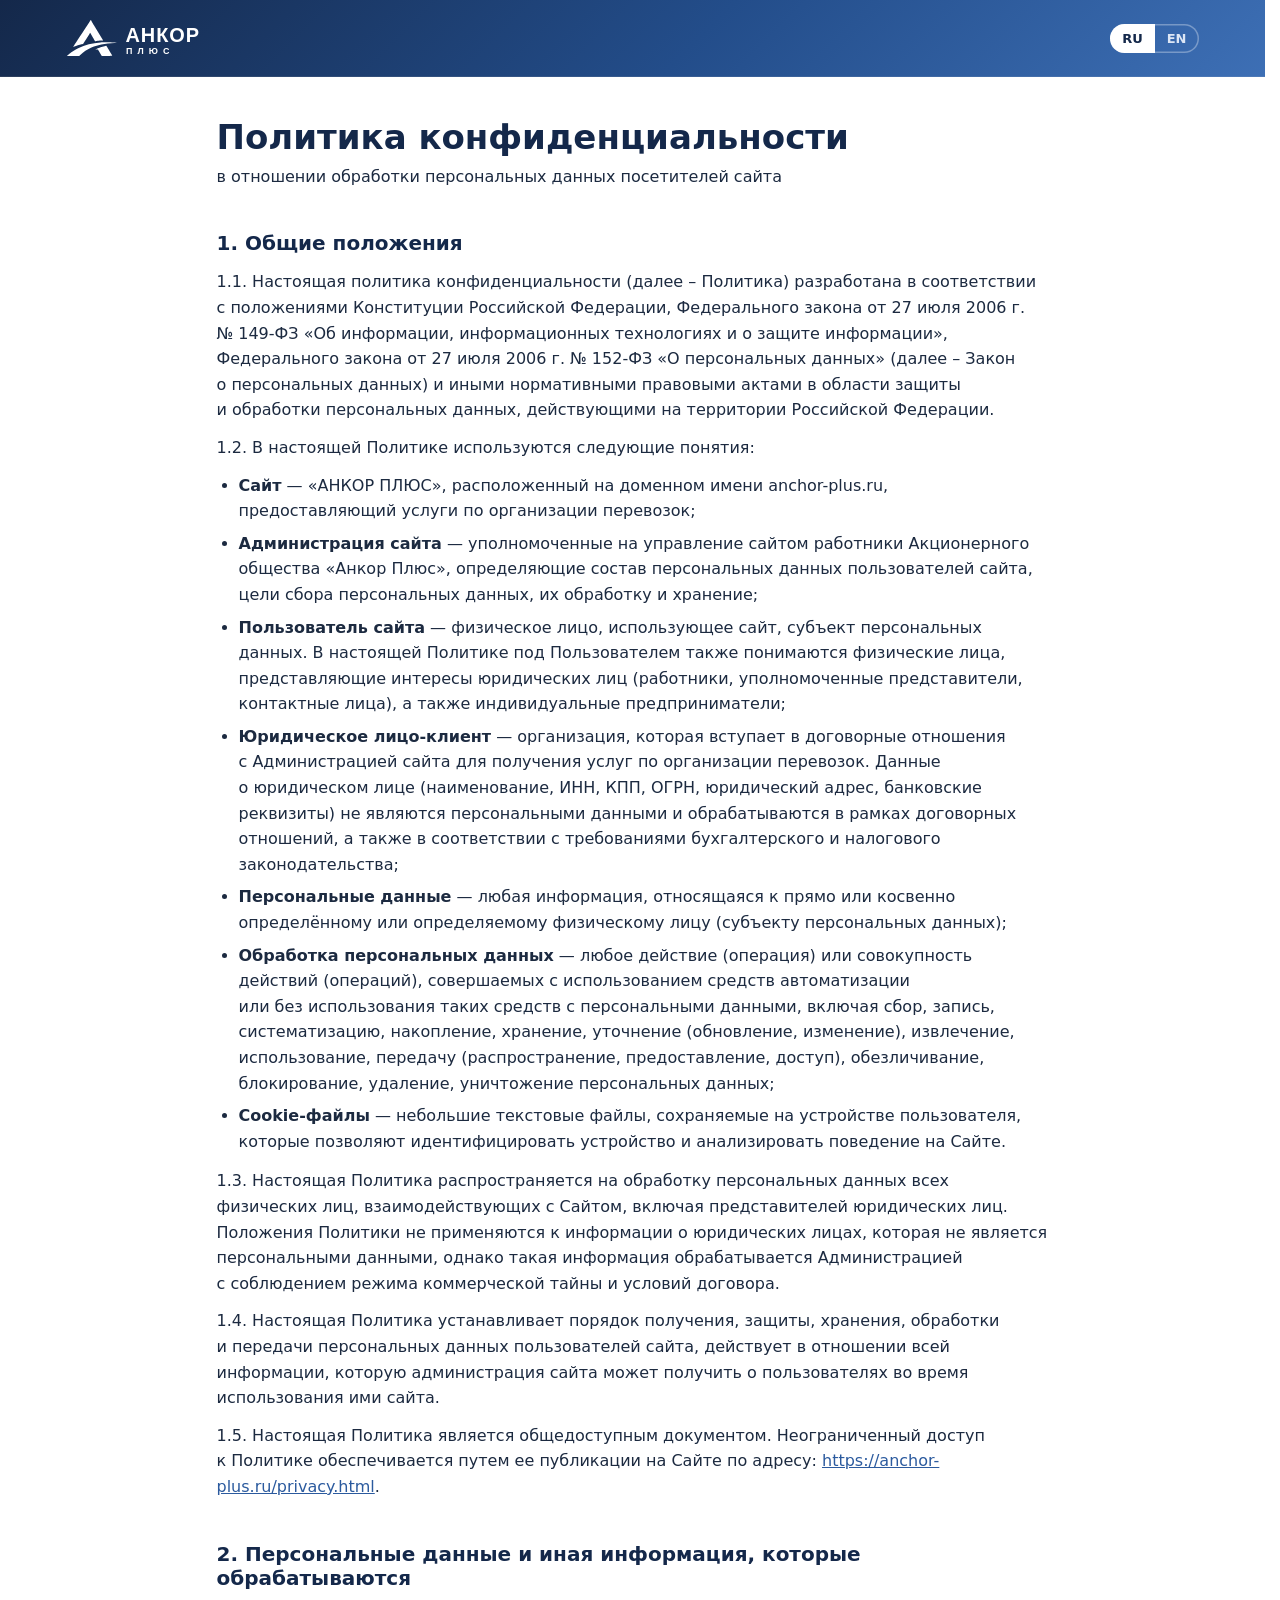
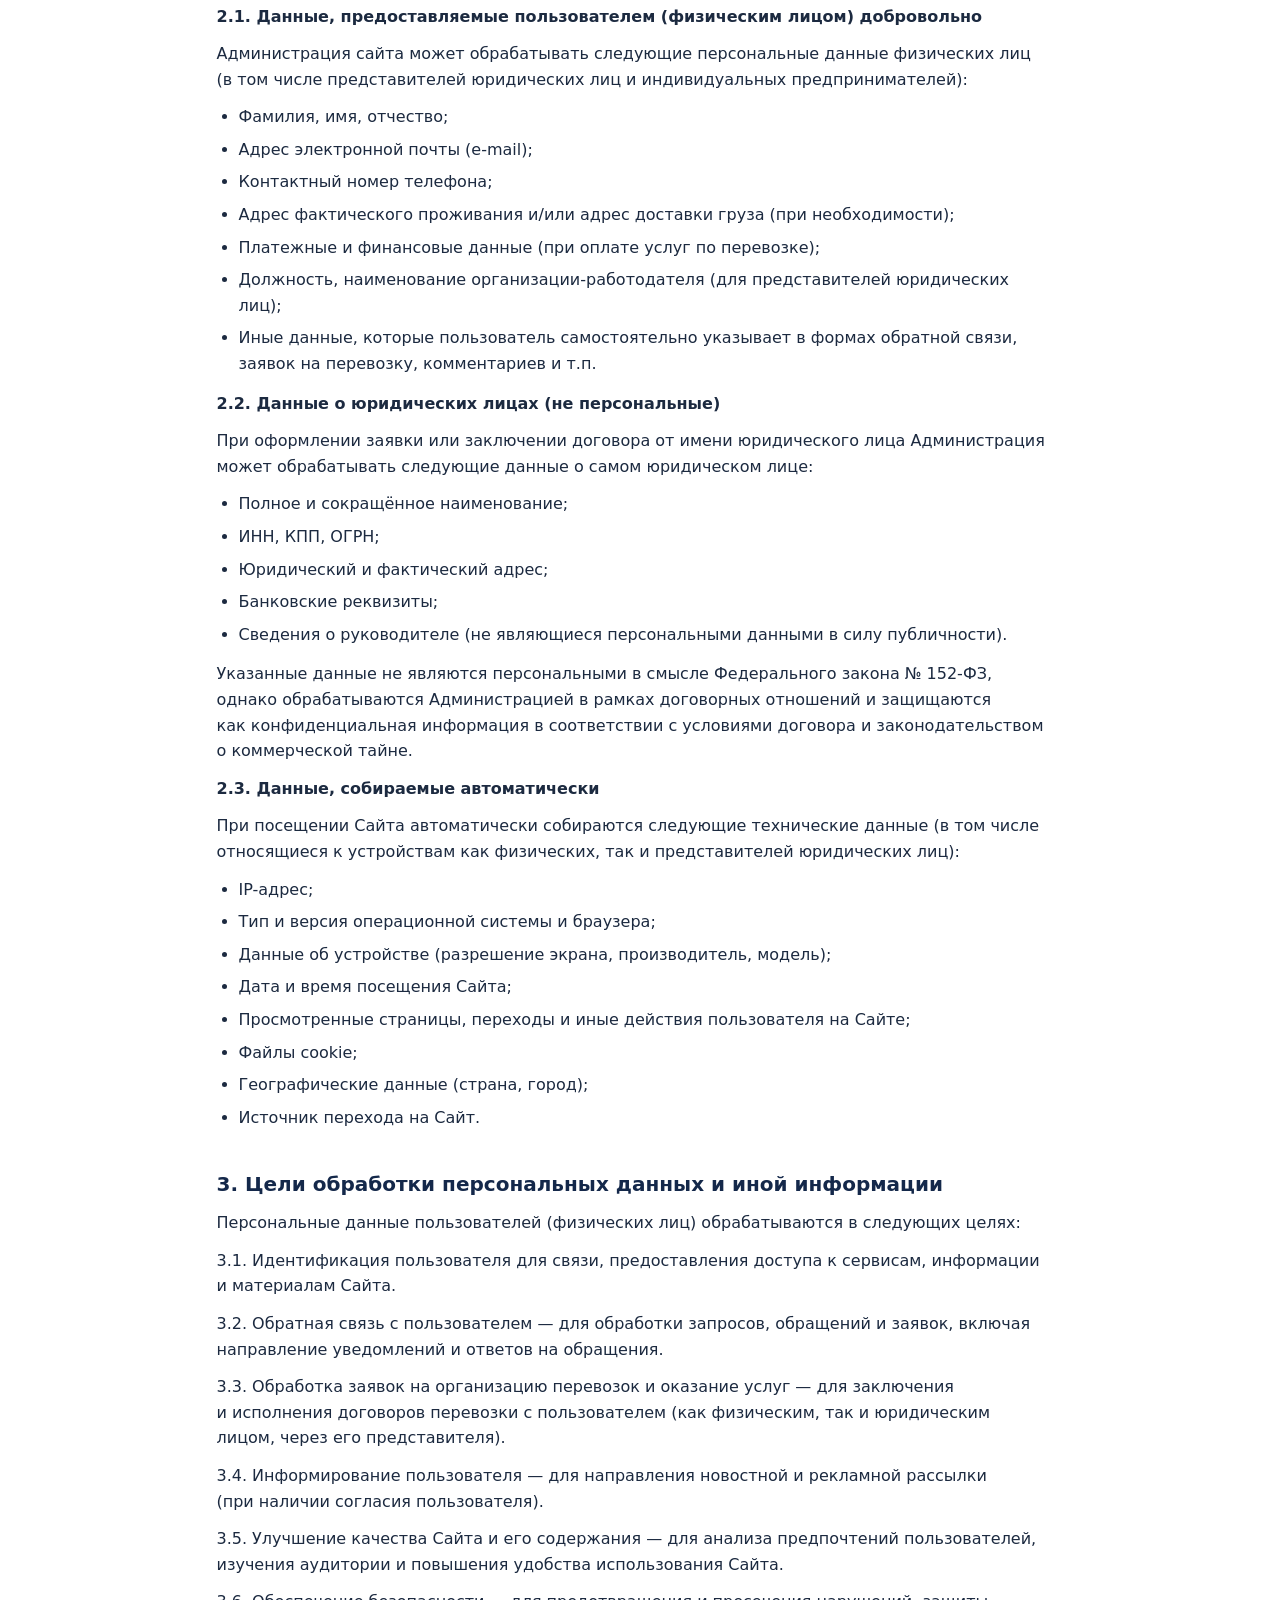
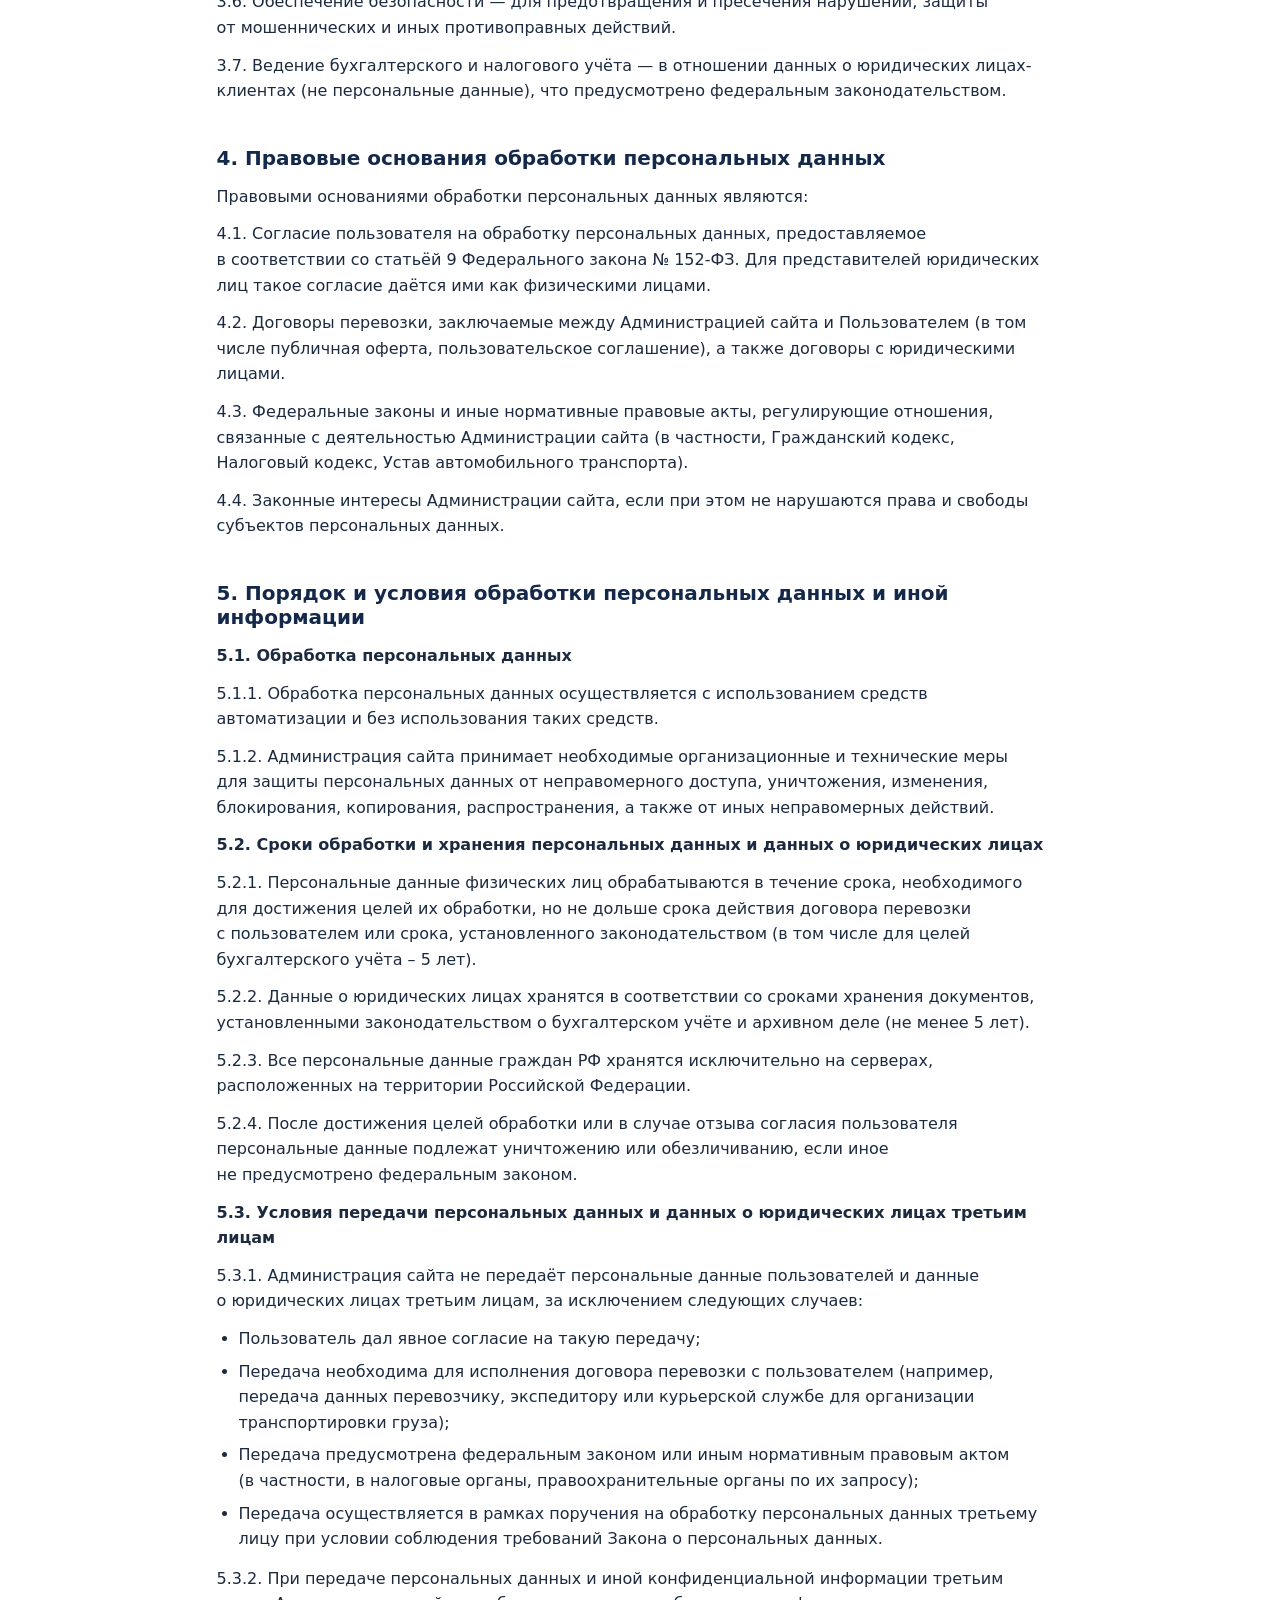
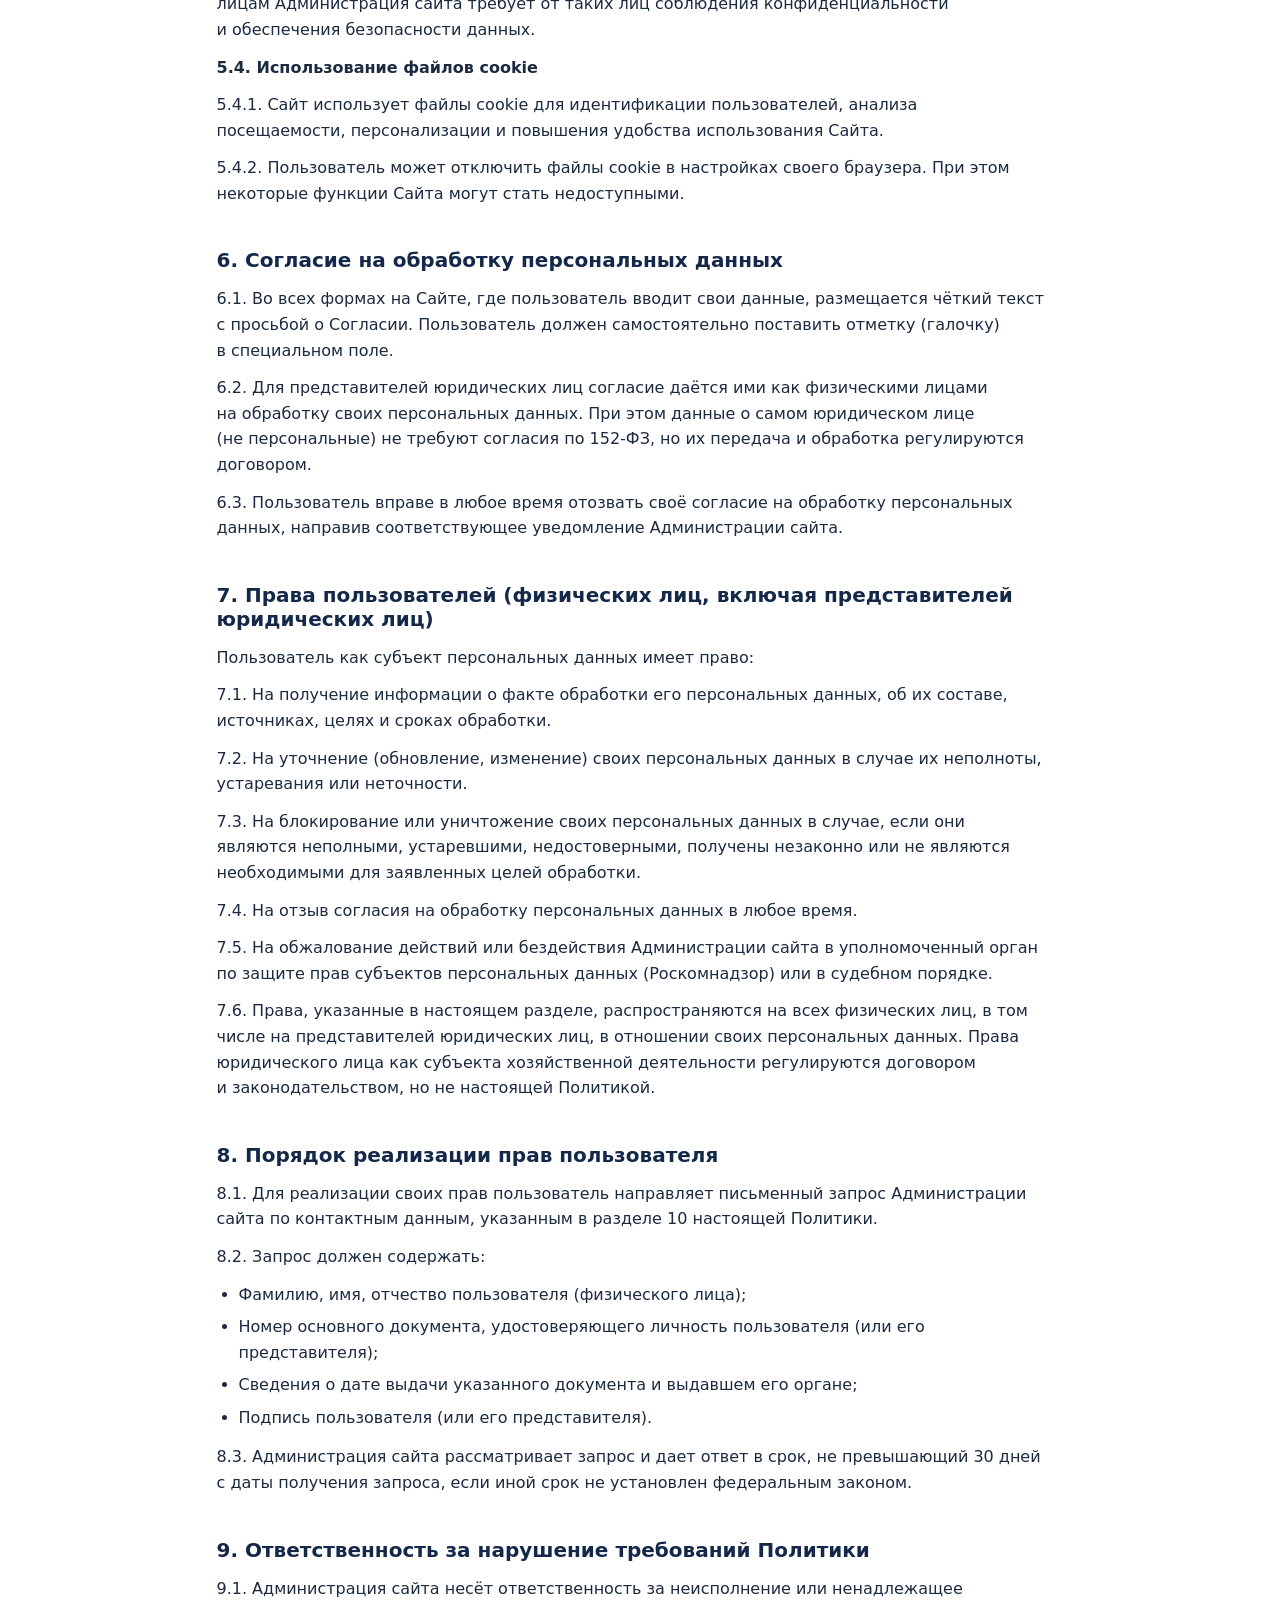
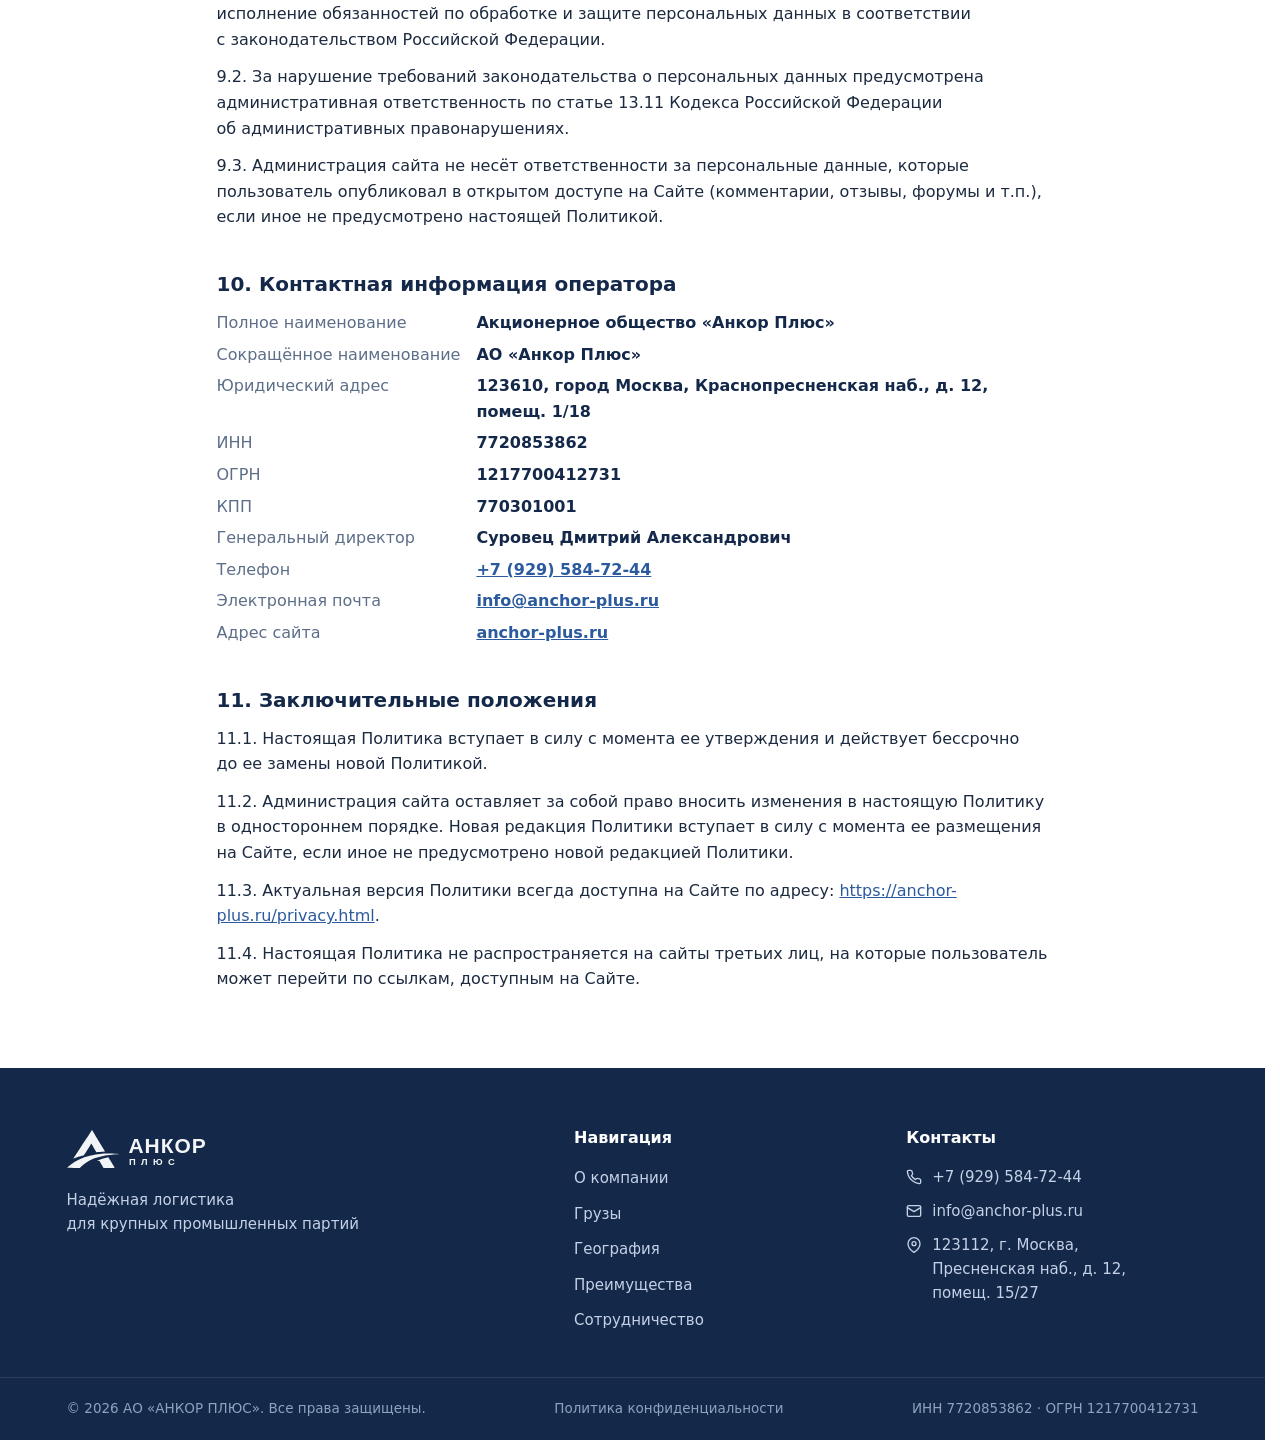
==== privacy.html @ 3cac8203 "Добавила политику конфиденциальности" ====
<!DOCTYPE html>
<html lang="ru">
<head>
  <meta charset="UTF-8">
  <meta name="viewport" content="width=device-width, initial-scale=1.0">
  <title data-i18n="privacy.docTitle">Политика конфиденциальности — АНКОР ПЛЮС</title>
  <meta name="description" content="Политика конфиденциальности АО «Анкор Плюс» в отношении обработки персональных данных посетителей сайта (152-ФЗ).">
  <meta name="robots" content="index, follow">
  <link rel="icon" href="img/favicon.svg?v=2" type="image/svg+xml">
  <link rel="stylesheet" href="css/style.css?v=36">
  <style>
    /* --- Страница правового документа: типографика и поля --- */
    .legal-header {
      background: var(--grad-brand);
      border-bottom: 1px solid rgba(255,255,255,.1);
    }
    .legal-header__inner {
      display: flex; align-items: center; justify-content: space-between; gap: 20px;
      min-height: var(--header-h); padding: 14px var(--container-pad);
    }
    .legal-header__logo { height: 40px; width: auto; filter: brightness(0) invert(1); }

    /* Переключатель языка в тёмной шапке (тот же компонент, что на главной) */
    .legal-header .lang-switch { margin-left: 0; box-shadow: inset 0 0 0 1.5px rgba(255,255,255,.32); }
    .legal-header .lang-switch__btn { color: #dce6f5; }
    .legal-header .lang-switch__btn.is-active { background: #fff; color: var(--c-navy); }

    /* Переключение языковых версий документа по html[lang] (его выставляет i18n.js) */
    .legal-lang--en { display: none; }
    html[lang="en"] .legal-lang--ru { display: none; }
    html[lang="en"] .legal-lang--en { display: block; }

    .legal { padding: 40px 0 64px; }
    .legal__container { max-width: 880px; }
    .legal__title { font-size: clamp(24px, 4vw, 34px); margin-bottom: 6px; }
    .legal__subtitle { color: var(--c-muted); font-size: 16px; margin-bottom: 28px; }

    .legal h2 {
      font-size: 20px; color: var(--c-navy);
      margin: 34px 0 14px; padding-top: 8px;
    }
    .legal p { margin: 0 0 12px; color: var(--c-text); }
    .legal ul { list-style: disc; padding-left: 22px; margin: 0 0 14px; }
    .legal ul li { margin: 0 0 7px; color: var(--c-text); }
    .legal a { color: var(--c-blue); text-decoration: underline; }
    .legal a:hover { color: var(--c-navy); }
    .legal dl { display: grid; grid-template-columns: max-content 1fr; gap: 6px 16px; margin: 4px 0 0; }
    .legal dt { color: var(--c-muted); }
    .legal dd { margin: 0; color: var(--c-navy); font-weight: 600; }
    @media (max-width: 560px) {
      .legal dl { grid-template-columns: 1fr; gap: 2px; }
      .legal dt { margin-top: 8px; }
    }
  </style>
</head>
<body>

  <!-- SVG-спрайт: иконки контактов в футере -->
  <svg aria-hidden="true" style="position:absolute;width:0;height:0;overflow:hidden">
    <symbol id="i-phone" viewBox="0 0 24 24" fill="none" stroke="currentColor" stroke-width="2" stroke-linecap="round" stroke-linejoin="round">
      <path d="M22 16.9v3a2 2 0 0 1-2.2 2 19.8 19.8 0 0 1-8.6-3.1 19.5 19.5 0 0 1-6-6A19.8 19.8 0 0 1 2.1 4.2 2 2 0 0 1 4.1 2h3a2 2 0 0 1 2 1.7c.1 1 .4 1.9.7 2.8a2 2 0 0 1-.5 2.1L8.1 9.9a16 16 0 0 0 6 6l1.3-1.3a2 2 0 0 1 2.1-.4c.9.3 1.8.6 2.8.7a2 2 0 0 1 1.7 2z"/>
    </symbol>
    <symbol id="i-mail" viewBox="0 0 24 24" fill="none" stroke="currentColor" stroke-width="2" stroke-linecap="round" stroke-linejoin="round">
      <rect x="2" y="4" width="20" height="16" rx="2"/><path d="M2 7l10 6 10-6"/>
    </symbol>
    <symbol id="i-pin" viewBox="0 0 24 24" fill="none" stroke="currentColor" stroke-width="2" stroke-linecap="round" stroke-linejoin="round">
      <path d="M21 10c0 7-9 13-9 13s-9-6-9-13a9 9 0 0 1 18 0z"/><circle cx="12" cy="10" r="3"/>
    </symbol>
    <symbol id="i-arrow-up" viewBox="0 0 24 24" fill="none" stroke="currentColor" stroke-width="2" stroke-linecap="round" stroke-linejoin="round"><path d="M12 19V5M6 11l6-6 6 6"/></symbol>
  </svg>

  <header class="legal-header">
    <div class="container legal-header__inner">
      <a href="index.html" aria-label="АНКОР ПЛЮС — на главную" data-i18n-aria-label="brand.name">
        <img src="img/logo.svg" data-i18n-src="logo.src" alt="АНКОР ПЛЮС" data-i18n-alt="brand.name" class="legal-header__logo" width="200" height="54">
      </a>

      <div class="lang-switch" role="group" aria-label="Язык / Language">
        <button type="button" class="lang-switch__btn is-active" data-lang="ru">RU</button>
        <button type="button" class="lang-switch__btn" data-lang="en">EN</button>
      </div>
    </div>
  </header>

  <main class="legal">
    <div class="container legal__container">

      <!-- ====================== РУССКАЯ ВЕРСИЯ ====================== -->
      <div class="legal-lang legal-lang--ru">
      <h1 class="legal__title">Политика конфиденциальности</h1>
      <p class="legal__subtitle">в&nbsp;отношении обработки персональных данных посетителей сайта</p>

      <h2>1. Общие положения</h2>
      <p>1.1. Настоящая политика конфиденциальности (далее&nbsp;– Политика) разработана в&nbsp;соответствии с&nbsp;положениями Конституции Российской Федерации, Федерального закона от&nbsp;27&nbsp;июля 2006&nbsp;г. №&nbsp;149-ФЗ «Об&nbsp;информации, информационных технологиях и&nbsp;о&nbsp;защите информации», Федерального закона от&nbsp;27&nbsp;июля 2006&nbsp;г. №&nbsp;152-ФЗ «О&nbsp;персональных данных» (далее&nbsp;– Закон о&nbsp;персональных данных) и&nbsp;иными нормативными правовыми актами в&nbsp;области защиты и&nbsp;обработки персональных данных, действующими на&nbsp;территории Российской Федерации.</p>
      <p>1.2. В&nbsp;настоящей Политике используются следующие понятия:</p>
      <ul>
        <li><strong>Сайт</strong> — «АНКОР ПЛЮС», расположенный на&nbsp;доменном имени anchor-plus.ru, предоставляющий услуги по&nbsp;организации перевозок;</li>
        <li><strong>Администрация сайта</strong> — уполномоченные на&nbsp;управление сайтом работники Акционерного общества «Анкор Плюс», определяющие состав персональных данных пользователей сайта, цели сбора персональных данных, их&nbsp;обработку и&nbsp;хранение;</li>
        <li><strong>Пользователь сайта</strong> — физическое лицо, использующее сайт, субъект персональных данных. В&nbsp;настоящей Политике под&nbsp;Пользователем также понимаются физические лица, представляющие интересы юридических лиц (работники, уполномоченные представители, контактные лица), а&nbsp;также индивидуальные предприниматели;</li>
        <li><strong>Юридическое лицо-клиент</strong> — организация, которая вступает в&nbsp;договорные отношения с&nbsp;Администрацией сайта для&nbsp;получения услуг по&nbsp;организации перевозок. Данные о&nbsp;юридическом лице (наименование, ИНН, КПП, ОГРН, юридический адрес, банковские реквизиты) не&nbsp;являются персональными данными и&nbsp;обрабатываются в&nbsp;рамках договорных отношений, а&nbsp;также в&nbsp;соответствии с&nbsp;требованиями бухгалтерского и&nbsp;налогового законодательства;</li>
        <li><strong>Персональные данные</strong> — любая информация, относящаяся к&nbsp;прямо или&nbsp;косвенно определённому или&nbsp;определяемому физическому лицу (субъекту персональных данных);</li>
        <li><strong>Обработка персональных данных</strong> — любое действие (операция) или&nbsp;совокупность действий (операций), совершаемых с&nbsp;использованием средств автоматизации или&nbsp;без&nbsp;использования таких средств с&nbsp;персональными данными, включая сбор, запись, систематизацию, накопление, хранение, уточнение (обновление, изменение), извлечение, использование, передачу (распространение, предоставление, доступ), обезличивание, блокирование, удаление, уничтожение персональных данных;</li>
        <li><strong>Cookie-файлы</strong> — небольшие текстовые файлы, сохраняемые на&nbsp;устройстве пользователя, которые позволяют идентифицировать устройство и&nbsp;анализировать поведение на&nbsp;Сайте.</li>
      </ul>
      <p>1.3. Настоящая Политика распространяется на&nbsp;обработку персональных данных всех физических лиц, взаимодействующих с&nbsp;Сайтом, включая представителей юридических лиц. Положения Политики не&nbsp;применяются к&nbsp;информации о&nbsp;юридических лицах, которая не&nbsp;является персональными данными, однако такая информация обрабатывается Администрацией с&nbsp;соблюдением режима коммерческой тайны и&nbsp;условий договора.</p>
      <p>1.4. Настоящая Политика устанавливает порядок получения, защиты, хранения, обработки и&nbsp;передачи персональных данных пользователей сайта, действует в&nbsp;отношении всей информации, которую администрация сайта может получить о&nbsp;пользователях во&nbsp;время использования ими сайта.</p>
      <p>1.5. Настоящая Политика является общедоступным документом. Неограниченный доступ к&nbsp;Политике обеспечивается путем ее&nbsp;публикации на&nbsp;Сайте по&nbsp;адресу: <a href="https://anchor-plus.ru/privacy.html">https://anchor-plus.ru/privacy.html</a>.</p>

      <h2>2. Персональные данные и иная информация, которые обрабатываются</h2>
      <p><strong>2.1. Данные, предоставляемые пользователем (физическим лицом) добровольно</strong></p>
      <p>Администрация сайта может обрабатывать следующие персональные данные физических лиц (в&nbsp;том числе представителей юридических лиц и&nbsp;индивидуальных предпринимателей):</p>
      <ul>
        <li>Фамилия, имя, отчество;</li>
        <li>Адрес электронной почты (e-mail);</li>
        <li>Контактный номер телефона;</li>
        <li>Адрес фактического проживания и/или&nbsp;адрес доставки груза (при&nbsp;необходимости);</li>
        <li>Платежные и&nbsp;финансовые данные (при&nbsp;оплате услуг по&nbsp;перевозке);</li>
        <li>Должность, наименование организации-работодателя (для&nbsp;представителей юридических лиц);</li>
        <li>Иные данные, которые пользователь самостоятельно указывает в&nbsp;формах обратной связи, заявок на&nbsp;перевозку, комментариев и&nbsp;т.п.</li>
      </ul>
      <p><strong>2.2. Данные о юридических лицах (не персональные)</strong></p>
      <p>При&nbsp;оформлении заявки или&nbsp;заключении договора от&nbsp;имени юридического лица Администрация может обрабатывать следующие данные о&nbsp;самом юридическом лице:</p>
      <ul>
        <li>Полное и&nbsp;сокращённое наименование;</li>
        <li>ИНН, КПП, ОГРН;</li>
        <li>Юридический и&nbsp;фактический адрес;</li>
        <li>Банковские реквизиты;</li>
        <li>Сведения о&nbsp;руководителе (не&nbsp;являющиеся персональными данными в&nbsp;силу публичности).</li>
      </ul>
      <p>Указанные данные не&nbsp;являются персональными в&nbsp;смысле Федерального закона №&nbsp;152-ФЗ, однако обрабатываются Администрацией в&nbsp;рамках договорных отношений и&nbsp;защищаются как&nbsp;конфиденциальная информация в&nbsp;соответствии с&nbsp;условиями договора и&nbsp;законодательством о&nbsp;коммерческой тайне.</p>
      <p><strong>2.3. Данные, собираемые автоматически</strong></p>
      <p>При&nbsp;посещении Сайта автоматически собираются следующие технические данные (в&nbsp;том числе относящиеся к&nbsp;устройствам как&nbsp;физических, так&nbsp;и&nbsp;представителей юридических лиц):</p>
      <ul>
        <li>IP-адрес;</li>
        <li>Тип и&nbsp;версия операционной системы и&nbsp;браузера;</li>
        <li>Данные об&nbsp;устройстве (разрешение экрана, производитель, модель);</li>
        <li>Дата и&nbsp;время посещения Сайта;</li>
        <li>Просмотренные страницы, переходы и&nbsp;иные действия пользователя на&nbsp;Сайте;</li>
        <li>Файлы cookie;</li>
        <li>Географические данные (страна, город);</li>
        <li>Источник перехода на&nbsp;Сайт.</li>
      </ul>

      <h2>3. Цели обработки персональных данных и иной информации</h2>
      <p>Персональные данные пользователей (физических лиц) обрабатываются в&nbsp;следующих целях:</p>
      <p>3.1. Идентификация пользователя для&nbsp;связи, предоставления доступа к&nbsp;сервисам, информации и&nbsp;материалам Сайта.</p>
      <p>3.2. Обратная связь с&nbsp;пользователем — для&nbsp;обработки запросов, обращений и&nbsp;заявок, включая направление уведомлений и&nbsp;ответов на&nbsp;обращения.</p>
      <p>3.3. Обработка заявок на&nbsp;организацию перевозок и&nbsp;оказание услуг — для&nbsp;заключения и&nbsp;исполнения договоров перевозки с&nbsp;пользователем (как&nbsp;физическим, так&nbsp;и&nbsp;юридическим лицом, через его представителя).</p>
      <p>3.4. Информирование пользователя — для&nbsp;направления новостной и&nbsp;рекламной рассылки (при&nbsp;наличии согласия пользователя).</p>
      <p>3.5. Улучшение качества Сайта и&nbsp;его содержания — для&nbsp;анализа предпочтений пользователей, изучения аудитории и&nbsp;повышения удобства использования Сайта.</p>
      <p>3.6. Обеспечение безопасности — для&nbsp;предотвращения и&nbsp;пресечения нарушений, защиты от&nbsp;мошеннических и&nbsp;иных противоправных действий.</p>
      <p>3.7. Ведение бухгалтерского и&nbsp;налогового учёта — в&nbsp;отношении данных о&nbsp;юридических лицах-клиентах (не&nbsp;персональные данные), что&nbsp;предусмотрено федеральным законодательством.</p>

      <h2>4. Правовые основания обработки персональных данных</h2>
      <p>Правовыми основаниями обработки персональных данных являются:</p>
      <p>4.1. Согласие пользователя на&nbsp;обработку персональных данных, предоставляемое в&nbsp;соответствии со&nbsp;статьёй 9 Федерального закона №&nbsp;152-ФЗ. Для&nbsp;представителей юридических лиц такое согласие даётся ими как&nbsp;физическими лицами.</p>
      <p>4.2. Договоры перевозки, заключаемые между Администрацией сайта и&nbsp;Пользователем (в&nbsp;том числе публичная оферта, пользовательское соглашение), а&nbsp;также договоры с&nbsp;юридическими лицами.</p>
      <p>4.3. Федеральные законы и&nbsp;иные нормативные правовые акты, регулирующие отношения, связанные с&nbsp;деятельностью Администрации сайта (в&nbsp;частности, Гражданский кодекс, Налоговый кодекс, Устав автомобильного транспорта).</p>
      <p>4.4. Законные интересы Администрации сайта, если&nbsp;при&nbsp;этом не&nbsp;нарушаются права и&nbsp;свободы субъектов персональных данных.</p>

      <h2>5. Порядок и условия обработки персональных данных и иной информации</h2>
      <p><strong>5.1. Обработка персональных данных</strong></p>
      <p>5.1.1. Обработка персональных данных осуществляется с&nbsp;использованием средств автоматизации и&nbsp;без&nbsp;использования таких средств.</p>
      <p>5.1.2. Администрация сайта принимает необходимые организационные и&nbsp;технические меры для&nbsp;защиты персональных данных от&nbsp;неправомерного доступа, уничтожения, изменения, блокирования, копирования, распространения, а&nbsp;также от&nbsp;иных неправомерных действий.</p>
      <p><strong>5.2. Сроки обработки и хранения персональных данных и данных о юридических лицах</strong></p>
      <p>5.2.1. Персональные данные физических лиц обрабатываются в&nbsp;течение срока, необходимого для&nbsp;достижения целей их&nbsp;обработки, но&nbsp;не&nbsp;дольше срока действия договора перевозки с&nbsp;пользователем или&nbsp;срока, установленного законодательством (в&nbsp;том числе для&nbsp;целей бухгалтерского учёта&nbsp;– 5&nbsp;лет).</p>
      <p>5.2.2. Данные о&nbsp;юридических лицах хранятся в&nbsp;соответствии со&nbsp;сроками хранения документов, установленными законодательством о&nbsp;бухгалтерском учёте и&nbsp;архивном деле (не&nbsp;менее 5&nbsp;лет).</p>
      <p>5.2.3. Все персональные данные граждан РФ&nbsp;хранятся исключительно на&nbsp;серверах, расположенных на&nbsp;территории Российской Федерации.</p>
      <p>5.2.4. После достижения целей обработки или&nbsp;в&nbsp;случае отзыва согласия пользователя персональные данные подлежат уничтожению или&nbsp;обезличиванию, если&nbsp;иное не&nbsp;предусмотрено федеральным законом.</p>
      <p><strong>5.3. Условия передачи персональных данных и данных о юридических лицах третьим лицам</strong></p>
      <p>5.3.1. Администрация сайта не&nbsp;передаёт персональные данные пользователей и&nbsp;данные о&nbsp;юридических лицах третьим лицам, за&nbsp;исключением следующих случаев:</p>
      <ul>
        <li>Пользователь дал явное согласие на&nbsp;такую передачу;</li>
        <li>Передача необходима для&nbsp;исполнения договора перевозки с&nbsp;пользователем (например, передача данных перевозчику, экспедитору или&nbsp;курьерской службе для&nbsp;организации транспортировки груза);</li>
        <li>Передача предусмотрена федеральным законом или&nbsp;иным нормативным правовым актом (в&nbsp;частности, в&nbsp;налоговые органы, правоохранительные органы по&nbsp;их&nbsp;запросу);</li>
        <li>Передача осуществляется в&nbsp;рамках поручения на&nbsp;обработку персональных данных третьему лицу при&nbsp;условии соблюдения требований Закона о&nbsp;персональных данных.</li>
      </ul>
      <p>5.3.2. При&nbsp;передаче персональных данных и&nbsp;иной конфиденциальной информации третьим лицам Администрация сайта требует от&nbsp;таких лиц соблюдения конфиденциальности и&nbsp;обеспечения безопасности данных.</p>
      <p><strong>5.4. Использование файлов cookie</strong></p>
      <p>5.4.1. Сайт использует файлы cookie для&nbsp;идентификации пользователей, анализа посещаемости, персонализации и&nbsp;повышения удобства использования Сайта.</p>
      <p>5.4.2. Пользователь может отключить файлы cookie в&nbsp;настройках своего браузера. При&nbsp;этом некоторые функции Сайта могут стать недоступными.</p>

      <h2>6. Согласие на обработку персональных данных</h2>
      <p>6.1. Во&nbsp;всех формах на&nbsp;Сайте, где&nbsp;пользователь вводит свои данные, размещается чёткий текст с&nbsp;просьбой о&nbsp;Согласии. Пользователь должен самостоятельно поставить отметку (галочку) в&nbsp;специальном поле.</p>
      <p>6.2. Для&nbsp;представителей юридических лиц согласие даётся ими как&nbsp;физическими лицами на&nbsp;обработку своих персональных данных. При&nbsp;этом данные о&nbsp;самом юридическом лице (не&nbsp;персональные) не&nbsp;требуют согласия по&nbsp;152-ФЗ, но&nbsp;их&nbsp;передача и&nbsp;обработка регулируются договором.</p>
      <p>6.3. Пользователь вправе в&nbsp;любое время отозвать своё согласие на&nbsp;обработку персональных данных, направив соответствующее уведомление Администрации сайта.</p>

      <h2>7. Права пользователей (физических лиц, включая представителей юридических лиц)</h2>
      <p>Пользователь как&nbsp;субъект персональных данных имеет право:</p>
      <p>7.1. На&nbsp;получение информации о&nbsp;факте обработки его персональных данных, об&nbsp;их&nbsp;составе, источниках, целях и&nbsp;сроках обработки.</p>
      <p>7.2. На&nbsp;уточнение (обновление, изменение) своих персональных данных в&nbsp;случае их&nbsp;неполноты, устаревания или&nbsp;неточности.</p>
      <p>7.3. На&nbsp;блокирование или&nbsp;уничтожение своих персональных данных в&nbsp;случае, если&nbsp;они являются неполными, устаревшими, недостоверными, получены незаконно или&nbsp;не&nbsp;являются необходимыми для&nbsp;заявленных целей обработки.</p>
      <p>7.4. На&nbsp;отзыв согласия на&nbsp;обработку персональных данных в&nbsp;любое время.</p>
      <p>7.5. На&nbsp;обжалование действий или&nbsp;бездействия Администрации сайта в&nbsp;уполномоченный орган по&nbsp;защите прав субъектов персональных данных (Роскомнадзор) или&nbsp;в&nbsp;судебном порядке.</p>
      <p>7.6. Права, указанные в&nbsp;настоящем разделе, распространяются на&nbsp;всех физических лиц, в&nbsp;том числе на&nbsp;представителей юридических лиц, в&nbsp;отношении своих персональных данных. Права юридического лица как&nbsp;субъекта хозяйственной деятельности регулируются договором и&nbsp;законодательством, но&nbsp;не&nbsp;настоящей Политикой.</p>

      <h2>8. Порядок реализации прав пользователя</h2>
      <p>8.1. Для&nbsp;реализации своих прав пользователь направляет письменный запрос Администрации сайта по&nbsp;контактным данным, указанным в&nbsp;разделе 10 настоящей Политики.</p>
      <p>8.2. Запрос должен содержать:</p>
      <ul>
        <li>Фамилию, имя, отчество пользователя (физического лица);</li>
        <li>Номер основного документа, удостоверяющего личность пользователя (или&nbsp;его представителя);</li>
        <li>Сведения о&nbsp;дате выдачи указанного документа и&nbsp;выдавшем его органе;</li>
        <li>Подпись пользователя (или&nbsp;его представителя).</li>
      </ul>
      <p>8.3. Администрация сайта рассматривает запрос и&nbsp;дает ответ в&nbsp;срок, не&nbsp;превышающий 30&nbsp;дней с&nbsp;даты получения запроса, если&nbsp;иной срок не&nbsp;установлен федеральным законом.</p>

      <h2>9. Ответственность за нарушение требований Политики</h2>
      <p>9.1. Администрация сайта несёт ответственность за&nbsp;неисполнение или&nbsp;ненадлежащее исполнение обязанностей по&nbsp;обработке и&nbsp;защите персональных данных в&nbsp;соответствии с&nbsp;законодательством Российской Федерации.</p>
      <p>9.2. За&nbsp;нарушение требований законодательства о&nbsp;персональных данных предусмотрена административная ответственность по&nbsp;статье 13.11 Кодекса Российской Федерации об&nbsp;административных правонарушениях.</p>
      <p>9.3. Администрация сайта не&nbsp;несёт ответственности за&nbsp;персональные данные, которые пользователь опубликовал в&nbsp;открытом доступе на&nbsp;Сайте (комментарии, отзывы, форумы и&nbsp;т.п.), если&nbsp;иное не&nbsp;предусмотрено настоящей Политикой.</p>

      <h2>10. Контактная информация оператора</h2>
      <dl>
        <dt>Полное наименование</dt><dd>Акционерное общество «Анкор Плюс»</dd>
        <dt>Сокращённое наименование</dt><dd>АО «Анкор Плюс»</dd>
        <dt>Юридический адрес</dt><dd>123610, город Москва, Краснопресненская наб., д.&nbsp;12, помещ.&nbsp;1/18</dd>
        <dt>ИНН</dt><dd>7720853862</dd>
        <dt>ОГРН</dt><dd>1217700412731</dd>
        <dt>КПП</dt><dd>770301001</dd>
        <dt>Генеральный директор</dt><dd>Суровец Дмитрий Александрович</dd>
        <dt>Телефон</dt><dd><a href="tel:+79295847244">+7&nbsp;(929)&nbsp;584-72-44</a></dd>
        <dt>Электронная почта</dt><dd><a href="mailto:info@anchor-plus.ru">info@anchor-plus.ru</a></dd>
        <dt>Адрес сайта</dt><dd><a href="https://anchor-plus.ru">anchor-plus.ru</a></dd>
      </dl>

      <h2>11. Заключительные положения</h2>
      <p>11.1. Настоящая Политика вступает в&nbsp;силу с&nbsp;момента ее&nbsp;утверждения и&nbsp;действует бессрочно до&nbsp;ее&nbsp;замены новой Политикой.</p>
      <p>11.2. Администрация сайта оставляет за&nbsp;собой право вносить изменения в&nbsp;настоящую Политику в&nbsp;одностороннем порядке. Новая редакция Политики вступает в&nbsp;силу с&nbsp;момента ее&nbsp;размещения на&nbsp;Сайте, если&nbsp;иное не&nbsp;предусмотрено новой редакцией Политики.</p>
      <p>11.3. Актуальная версия Политики всегда доступна на&nbsp;Сайте по&nbsp;адресу: <a href="https://anchor-plus.ru/privacy.html">https://anchor-plus.ru/privacy.html</a>.</p>
      <p>11.4. Настоящая Политика не&nbsp;распространяется на&nbsp;сайты третьих лиц, на&nbsp;которые пользователь может перейти по&nbsp;ссылкам, доступным на&nbsp;Сайте.</p>
      </div><!-- /legal-lang--ru -->

      <!-- ====================== ENGLISH VERSION ====================== -->
      <div class="legal-lang legal-lang--en">
      <h1 class="legal__title">Privacy Policy</h1>
      <p class="legal__subtitle">regarding the processing of personal data of website visitors</p>

      <h2>1. General provisions</h2>
      <p>1.1. This Privacy Policy (hereinafter — the Policy) has been developed in accordance with the provisions of the Constitution of the Russian Federation, Federal Law No.&nbsp;149-FZ of 27&nbsp;July 2006 “On Information, Information Technologies and Information Protection”, Federal Law No.&nbsp;152-FZ of 27&nbsp;July 2006 “On Personal Data” (hereinafter — the Personal Data Law) and other regulatory legal acts in the field of protection and processing of personal data in force in the territory of the Russian Federation.</p>
      <p>1.2. The following terms are used in this Policy:</p>
      <ul>
        <li><strong>Website</strong> — “ANCHOR PLUS”, located at the domain name anchor-plus.ru, providing transportation arrangement services;</li>
        <li><strong>Website Administration</strong> — employees of Joint-Stock Company “Anchor Plus” authorized to manage the website, who determine the composition of users’ personal data, the purposes of collecting personal data, and their processing and storage;</li>
        <li><strong>Website User</strong> — an individual who uses the website, a personal data subject. In this Policy, a User also means individuals representing the interests of legal entities (employees, authorized representatives, contact persons), as well as individual entrepreneurs;</li>
        <li><strong>Legal entity client</strong> — an organization that enters into contractual relations with the Website Administration to receive transportation arrangement services. Data on the legal entity (name, TIN, KPP, PSRN, legal address, bank details) do not constitute personal data and are processed within the framework of contractual relations, as well as in accordance with accounting and tax legislation requirements;</li>
        <li><strong>Personal data</strong> — any information relating directly or indirectly to a specified or identifiable individual (a personal data subject);</li>
        <li><strong>Processing of personal data</strong> — any action (operation) or set of actions (operations) performed with or without the use of automation tools with personal data, including collection, recording, systematization, accumulation, storage, clarification (updating, modification), extraction, use, transfer (distribution, provision, access), depersonalization, blocking, deletion and destruction of personal data;</li>
        <li><strong>Cookies</strong> — small text files stored on the user’s device that make it possible to identify the device and analyze behavior on the Website.</li>
      </ul>
      <p>1.3. This Policy applies to the processing of personal data of all individuals interacting with the Website, including representatives of legal entities. The provisions of the Policy do not apply to information about legal entities that does not constitute personal data; however, such information is processed by the Administration in compliance with the trade secret regime and the terms of the contract.</p>
      <p>1.4. This Policy establishes the procedure for obtaining, protecting, storing, processing and transferring the personal data of website users and applies to all information that the website administration may obtain about users while they use the website.</p>
      <p>1.5. This Policy is a publicly available document. Unrestricted access to the Policy is ensured by its publication on the Website at: <a href="https://anchor-plus.ru/privacy.html">https://anchor-plus.ru/privacy.html</a>.</p>

      <h2>2. Personal data and other information that is processed</h2>
      <p><strong>2.1. Data provided voluntarily by the user (an individual)</strong></p>
      <p>The Website Administration may process the following personal data of individuals (including representatives of legal entities and individual entrepreneurs):</p>
      <ul>
        <li>Surname, first name, patronymic;</li>
        <li>Email address;</li>
        <li>Contact phone number;</li>
        <li>Actual residential address and/or cargo delivery address (if necessary);</li>
        <li>Payment and financial data (when paying for transportation services);</li>
        <li>Position and name of the employer organization (for representatives of legal entities);</li>
        <li>Other data that the user independently provides in feedback forms, transportation request forms, comments, etc.</li>
      </ul>
      <p><strong>2.2. Data on legal entities (non-personal)</strong></p>
      <p>When placing a request or concluding a contract on behalf of a legal entity, the Administration may process the following data about the legal entity itself:</p>
      <ul>
        <li>Full and abbreviated name;</li>
        <li>TIN, KPP, PSRN;</li>
        <li>Legal and actual address;</li>
        <li>Bank details;</li>
        <li>Information about the director (not constituting personal data due to its public nature).</li>
      </ul>
      <p>This data does not constitute personal data within the meaning of Federal Law No.&nbsp;152-FZ; however, it is processed by the Administration within the framework of contractual relations and protected as confidential information in accordance with the terms of the contract and trade secret legislation.</p>
      <p><strong>2.3. Data collected automatically</strong></p>
      <p>When visiting the Website, the following technical data is automatically collected (including data relating to the devices of both individuals and representatives of legal entities):</p>
      <ul>
        <li>IP address;</li>
        <li>Type and version of the operating system and browser;</li>
        <li>Device data (screen resolution, manufacturer, model);</li>
        <li>Date and time of visiting the Website;</li>
        <li>Pages viewed, transitions and other user actions on the Website;</li>
        <li>Cookies;</li>
        <li>Geographical data (country, city);</li>
        <li>Source of the referral to the Website.</li>
      </ul>

      <h2>3. Purposes of processing personal data and other information</h2>
      <p>Users’ personal data (of individuals) is processed for the following purposes:</p>
      <p>3.1. Identifying the user for communication and providing access to the services, information and materials of the Website.</p>
      <p>3.2. Feedback with the user — for processing requests, inquiries and applications, including sending notifications and responses to inquiries.</p>
      <p>3.3. Processing requests for the arrangement of transportation and provision of services — for concluding and performing transportation contracts with the user (both an individual and a legal entity, through its representative).</p>
      <p>3.4. Informing the user — for sending newsletters and advertising mailings (subject to the user’s consent).</p>
      <p>3.5. Improving the quality of the Website and its content — for analyzing user preferences, studying the audience and increasing the usability of the Website.</p>
      <p>3.6. Ensuring security — for preventing and suppressing violations and protecting against fraudulent and other unlawful actions.</p>
      <p>3.7. Maintaining accounting and tax records — in respect of data on legal entity clients (non-personal data), as provided for by federal legislation.</p>

      <h2>4. Legal grounds for processing personal data</h2>
      <p>The legal grounds for processing personal data are:</p>
      <p>4.1. The user’s consent to the processing of personal data, provided in accordance with Article 9 of Federal Law No.&nbsp;152-FZ. For representatives of legal entities, such consent is given by them as individuals.</p>
      <p>4.2. Transportation contracts concluded between the Website Administration and the User (including a public offer and a user agreement), as well as contracts with legal entities.</p>
      <p>4.3. Federal laws and other regulatory legal acts governing relations connected with the activities of the Website Administration (in particular, the Civil Code, the Tax Code and the Charter of Road Transport).</p>
      <p>4.4. The legitimate interests of the Website Administration, provided that the rights and freedoms of personal data subjects are not violated.</p>

      <h2>5. Procedure and conditions for processing personal data and other information</h2>
      <p><strong>5.1. Processing of personal data</strong></p>
      <p>5.1.1. Personal data is processed both with and without the use of automation tools.</p>
      <p>5.1.2. The Website Administration takes the necessary organizational and technical measures to protect personal data from unlawful access, destruction, modification, blocking, copying and distribution, as well as from other unlawful actions.</p>
      <p><strong>5.2. Terms of processing and storage of personal data and data on legal entities</strong></p>
      <p>5.2.1. The personal data of individuals is processed for the period necessary to achieve the purposes of its processing, but no longer than the term of the transportation contract with the user or the period established by law (including 5&nbsp;years for accounting purposes).</p>
      <p>5.2.2. Data on legal entities is stored in accordance with the document retention periods established by legislation on accounting and archival matters (at least 5&nbsp;years).</p>
      <p>5.2.3. All personal data of citizens of the Russian Federation is stored exclusively on servers located in the territory of the Russian Federation.</p>
      <p>5.2.4. After the purposes of processing have been achieved, or in the event of the user’s withdrawal of consent, personal data is subject to destruction or depersonalization, unless otherwise provided by federal law.</p>
      <p><strong>5.3. Conditions for transferring personal data and data on legal entities to third parties</strong></p>
      <p>5.3.1. The Website Administration does not transfer users’ personal data or data on legal entities to third parties, except in the following cases:</p>
      <ul>
        <li>The user has given explicit consent to such transfer;</li>
        <li>The transfer is necessary to perform the transportation contract with the user (for example, transferring data to a carrier, freight forwarder or courier service to arrange the transportation of cargo);</li>
        <li>The transfer is provided for by federal law or another regulatory legal act (in particular, to tax authorities or law enforcement agencies upon their request);</li>
        <li>The transfer is carried out within the framework of an assignment to process personal data to a third party, subject to compliance with the requirements of the Personal Data Law.</li>
      </ul>
      <p>5.3.2. When transferring personal data and other confidential information to third parties, the Website Administration requires such parties to maintain confidentiality and ensure data security.</p>
      <p><strong>5.4. Use of cookies</strong></p>
      <p>5.4.1. The Website uses cookies to identify users, analyze traffic, personalize and improve the usability of the Website.</p>
      <p>5.4.2. The user can disable cookies in their browser settings. In this case, some functions of the Website may become unavailable.</p>

      <h2>6. Consent to the processing of personal data</h2>
      <p>6.1. On all forms on the Website where the user enters their data, a clear text with a request for Consent is placed. The user must independently tick the box in a dedicated field.</p>
      <p>6.2. For representatives of legal entities, consent is given by them as individuals to the processing of their personal data. At the same time, data on the legal entity itself (non-personal) does not require consent under 152-FZ, but its transfer and processing are governed by the contract.</p>
      <p>6.3. The user has the right to withdraw their consent to the processing of personal data at any time by sending a corresponding notice to the Website Administration.</p>

      <h2>7. Rights of users (individuals, including representatives of legal entities)</h2>
      <p>As a personal data subject, the user has the right:</p>
      <p>7.1. To receive information about the fact of the processing of their personal data, its composition, sources, purposes and terms of processing.</p>
      <p>7.2. To clarify (update, modify) their personal data in the event that it is incomplete, outdated or inaccurate.</p>
      <p>7.3. To block or destroy their personal data in the event that it is incomplete, outdated, unreliable, obtained unlawfully or is not necessary for the stated processing purposes.</p>
      <p>7.4. To withdraw consent to the processing of personal data at any time.</p>
      <p>7.5. To appeal against the actions or inaction of the Website Administration to the authorized body for the protection of the rights of personal data subjects (Roskomnadzor) or in court.</p>
      <p>7.6. The rights specified in this section apply to all individuals, including representatives of legal entities, in respect of their personal data. The rights of a legal entity as a business entity are governed by the contract and legislation, but not by this Policy.</p>

      <h2>8. Procedure for exercising the user’s rights</h2>
      <p>8.1. To exercise their rights, the user sends a written request to the Website Administration using the contact details specified in Section 10 of this Policy.</p>
      <p>8.2. The request must contain:</p>
      <ul>
        <li>The surname, first name and patronymic of the user (an individual);</li>
        <li>The number of the main identity document of the user (or their representative);</li>
        <li>Information about the date of issue of the said document and the authority that issued it;</li>
        <li>The signature of the user (or their representative).</li>
      </ul>
      <p>8.3. The Website Administration reviews the request and provides a response within a period not exceeding 30&nbsp;days from the date of receipt of the request, unless a different period is established by federal law.</p>

      <h2>9. Liability for violation of the requirements of the Policy</h2>
      <p>9.1. The Website Administration bears responsibility for failure to perform or improper performance of obligations regarding the processing and protection of personal data in accordance with the legislation of the Russian Federation.</p>
      <p>9.2. Administrative liability for violation of the requirements of personal data legislation is provided for under Article 13.11 of the Code of the Russian Federation on Administrative Offences.</p>
      <p>9.3. The Website Administration bears no responsibility for personal data that the user has published in the public domain on the Website (comments, reviews, forums, etc.), unless otherwise provided by this Policy.</p>

      <h2>10. Operator contact information</h2>
      <dl>
        <dt>Full name</dt><dd>Joint-Stock Company “Anchor Plus”</dd>
        <dt>Abbreviated name</dt><dd>JSC “Anchor Plus”</dd>
        <dt>Legal address</dt><dd>123610, Moscow, Krasnopresnenskaya nab. 12, office&nbsp;1/18</dd>
        <dt>TIN</dt><dd>7720853862</dd>
        <dt>PSRN</dt><dd>1217700412731</dd>
        <dt>KPP</dt><dd>770301001</dd>
        <dt>General Director</dt><dd>Dmitry Aleksandrovich Surovets</dd>
        <dt>Phone</dt><dd><a href="tel:+79295847244">+7&nbsp;(929)&nbsp;584-72-44</a></dd>
        <dt>Email</dt><dd><a href="mailto:info@anchor-plus.ru">info@anchor-plus.ru</a></dd>
        <dt>Website</dt><dd><a href="https://anchor-plus.ru">anchor-plus.ru</a></dd>
      </dl>

      <h2>11. Final provisions</h2>
      <p>11.1. This Policy comes into force from the moment of its approval and remains in effect indefinitely until it is replaced by a new Policy.</p>
      <p>11.2. The Website Administration reserves the right to make changes to this Policy unilaterally. The new version of the Policy comes into force from the moment it is posted on the Website, unless otherwise provided by the new version of the Policy.</p>
      <p>11.3. The current version of the Policy is always available on the Website at: <a href="https://anchor-plus.ru/privacy.html">https://anchor-plus.ru/privacy.html</a>.</p>
      <p>11.4. This Policy does not apply to third-party websites that the user may access via links available on the Website.</p>
      </div><!-- /legal-lang--en -->

    </div>
  </main>

  <footer class="footer">
    <div class="container footer__inner">
      <div class="footer__col footer__brand">
        <img src="img/logo.svg" data-i18n-src="logo.src" alt="АНКОР ПЛЮС" data-i18n-alt="brand.name" class="footer__logo" width="200" height="54">
        <p class="footer__desc" data-i18n="footer.desc">Надёжная&nbsp;логистика для&nbsp;крупных&nbsp;промышленных&nbsp;партий</p>
      </div>

      <div class="footer__col">
        <h4 class="footer__title" data-i18n="footer.navTitle">Навигация</h4>
        <ul class="footer__list">
          <li><a href="index.html#about"    data-i18n="nav.about">О&nbsp;компании</a></li>
          <li><a href="index.html#cargo"    data-i18n="nav.cargo">Грузы</a></li>
          <li><a href="index.html#geo"      data-i18n="nav.geo">География</a></li>
          <li><a href="index.html#why"      data-i18n="nav.why">Преимущества</a></li>
          <li><a href="index.html#partners" data-i18n="nav.partners">Сотрудничество</a></li>
        </ul>
      </div>

      <div class="footer__col">
        <h4 class="footer__title" data-i18n="footer.contactsTitle">Контакты</h4>
        <ul class="footer__list footer__list--contacts">
          <li><svg class="icon"><use href="#i-phone"/></svg><a href="tel:+79295847244">+7 (929) 584-72-44</a></li>
          <li><svg class="icon"><use href="#i-mail"/></svg><a href="mailto:info@anchor-plus.ru">info@anchor-plus.ru</a></li>
          <li><svg class="icon"><use href="#i-pin"/></svg><span data-i18n="contacts.addressValue">123112, г.&nbsp;Москва, Пресненская&nbsp;наб., д.&nbsp;12, помещ.&nbsp;15/27</span></li>
        </ul>
      </div>
    </div>

    <div class="footer__bottom">
      <div class="container footer__bottom-inner">
        <p>©&nbsp;<span id="year">2026</span> <span data-i18n="footer.copy">АО&nbsp;«АНКОР&nbsp;ПЛЮС». Все&nbsp;права защищены.</span></p>
        <a class="footer__policy" href="privacy.html" data-i18n="footer.privacy">Политика&nbsp;конфиденциальности</a>
        <p class="footer__legal" data-i18n="footer.legal">ИНН&nbsp;7720853862 · ОГРН&nbsp;1217700412731</p>
      </div>
    </div>
  </footer>

  <button class="to-top" id="toTop" type="button" aria-label="Наверх">
    <svg class="icon"><use href="#i-arrow-up"/></svg>
  </button>

  <script>
    // Кнопка «наверх»: появляется после прокрутки, плавно возвращает к началу (как на главной)
    (function () {
      var toTop = document.getElementById("toTop");
      if (!toTop) return;
      function onScroll() { toTop.classList.toggle("is-visible", window.scrollY > 500); }
      window.addEventListener("scroll", onScroll, { passive: true });
      onScroll();
      toTop.addEventListener("click", function () { window.scrollTo({ top: 0, behavior: "smooth" }); });
    })();
  </script>

  <!-- Переключение языка RU/EN (общий движок и общий выбор языка с главной) -->
  <script src="js/i18n.js?v=24"></script>

</body>
</html>
---- css/style.css ----
/* =========================================================================
   АНКОР ПЛЮС — стили лендинга.
   Mobile-first: база — мобайл (от 375px), @media 768px — планшет, 1200px — десктоп.
   Палитра и ключевые величины — в :root.
   ========================================================================= */

:root {
  /* Фирменная палитра (синий градиент из логотипа + бело-синий фон) */
  --c-navy:        #14284a;   /* самый тёмный синий */
  --c-blue:        #2b5a9e;   /* основной синий */
  --c-blue-light:  #4b7cc0;   /* светлый синий (акценты) */
  --grad-brand:    linear-gradient(135deg, #14284a 0%, #234d8a 55%, #3d6fb5 100%);

  --c-text:        #1c2a40;   /* основной текст */
  --c-muted:       #5d6e88;   /* приглушённый текст */
  --c-bg:          #ffffff;   /* фон */
  --c-bg-alt:      #f3f7fc;   /* фон чередующихся секций */
  --c-border:      #e3eaf3;   /* границы/разделители */
  --c-card:        #ffffff;

  --radius:        16px;
  --radius-sm:     10px;
  --shadow:        0 10px 30px rgba(20, 40, 74, .08);
  --shadow-lg:     0 18px 50px rgba(20, 40, 74, .14);

  --container:     1180px;    /* потолок ширины контента на десктопе */
  --container-pad: 16px;      /* боковые поля (ступенчато растут на планшете) */
  --header-h:      64px;      /* высота хедера (ступенчато растёт по тирам) */

  --font: "Segoe UI", system-ui, -apple-system, Roboto, "Helvetica Neue", Arial, sans-serif;
}

/* --------------------------------- Сброс --------------------------------- */
*, *::before, *::after { box-sizing: border-box; }
* { margin: 0; }

html { scroll-behavior: smooth; scrollbar-gutter: stable; }

/* Блокировка прокрутки при открытом мобильном меню (класс вешает JS) */
html.nav-lock { overflow: hidden; }
/* компенсация высоты хедера: он в этот момент fixed и уходит из потока */
html.nav-lock body { padding-top: var(--header-h); }

body {
  font-family: var(--font);
  color: var(--c-text);
  background: var(--c-bg);
  line-height: 1.6;
  -webkit-font-smoothing: antialiased;
  overflow-x: hidden;
}

img, svg { display: block; max-width: 100%; }
a { color: inherit; text-decoration: none; }
ul { list-style: none; padding: 0; }
button { font-family: inherit; cursor: pointer; border: none; background: none; }
h1, h2, h3, h4 { line-height: 1.2; font-weight: 800; color: var(--c-navy); }

.icon { width: 24px; height: 24px; fill: none; }

/* Контейнер: резиновый с потолком 1180 + боковые поля по тиру */
.container {
  width: 100%;
  max-width: var(--container);
  margin: 0 auto;
  padding: 0 var(--container-pad);
}

/* Скрытая ссылка для доступности (видна только при фокусе с клавиатуры) */
.skip-link {
  position: absolute; left: -9999px; top: 0; z-index: 200;
  background: var(--c-navy); color: #fff; padding: 10px 16px; border-radius: 0 0 8px 0;
}
.skip-link:focus { left: 0; }

/* якоря не прячутся под липким хедером; впритык — иначе над секцией полоска хиро */
section[id] { scroll-margin-top: var(--header-h); }

/* --------------------------------- Кнопки --------------------------------- */
.btn {
  display: inline-flex; align-items: center; justify-content: center;
  gap: 8px; padding: 14px 26px; border-radius: 999px;
  font-weight: 700; font-size: 15px; letter-spacing: .01em;
  transition: transform .15s ease, box-shadow .2s ease, background .2s ease, color .2s ease;
  white-space: nowrap;
}
.btn--primary { background: var(--grad-brand); color: #fff; box-shadow: 0 8px 20px rgba(43, 90, 158, .35); }
.btn--primary:hover { box-shadow: 0 12px 26px rgba(43, 90, 158, .45); }
.btn--ghost { background: rgba(255,255,255,.12); color: #fff; border: 1.5px solid rgba(255,255,255,.55); }
.btn--ghost:hover { background: rgba(255,255,255,.22); transform: translateY(-2px); }

/* ============================================================
   ХЕДЕР — база (мобайл/планшет): меню в бургере (выпадающая панель)
   ============================================================ */
.header {
  position: sticky; top: 0; z-index: 100;
  background: rgba(255,255,255,.92);
  border-bottom: 1px solid transparent;
  transition: box-shadow .25s ease, border-color .25s ease, background .25s ease;
}
/* при прокрутке фон непрозрачный — тёмный хиро не просвечивает */
.header.is-scrolled { background: #fff; box-shadow: 0 6px 24px rgba(20,40,74,.08); border-bottom-color: var(--c-border); }
/* при открытом меню хедер fixed: overflow:hidden у html ломает sticky */
.header.nav-open { position: fixed; top: 0; left: 0; right: 0; background: #fff; }

.header__inner { display: flex; align-items: center; gap: 10px; height: var(--header-h); }
.logo { flex-shrink: 0; }
.logo__img { height: 40px; width: auto; }

/* Навигация-выпадашка (мобайл/планшет) */
.nav {
  position: fixed; top: var(--header-h); left: 0; right: 0;
  background: #fff; border-bottom: 1px solid var(--c-border);
  box-shadow: var(--shadow-lg);
  height: 0; overflow: hidden;
  /* visibility убирает ссылки закрытого меню из Tab-обхода; меняется в конце анимации */
  visibility: hidden;
  transition: height .3s ease, visibility .3s;
}
.header.nav-open .nav {
  height: calc(100vh - var(--header-h));   /* фолбэк */
  height: calc(100dvh - var(--header-h));
  overflow: auto;
  visibility: visible;
}
.nav__list { display: flex; flex-direction: column; align-items: stretch; gap: 0; padding: 8px 0; min-height: 100%; }
.nav__link {
  position: relative; display: block; padding: 14px 20px;
  font-size: 16px; font-weight: 600; color: var(--c-text); transition: color .2s ease;
}
.nav__link:hover { color: var(--c-blue); }
.nav__phone { display: block; border-top: 1px solid var(--c-border); margin-top: auto; }
.nav__phone .nav__link { color: var(--c-blue); font-weight: 800; }

.header__actions { display: flex; align-items: center; gap: 10px; margin-left: auto; }
.header__phone { display: inline-flex; align-items: center; gap: 8px; font-weight: 700; color: var(--c-navy); white-space: nowrap; }
.header__phone .icon { width: 20px; height: 20px; color: var(--c-blue); flex-shrink: 0; }
.header__phone:hover { color: var(--c-blue); }
.header__phone-num { display: none; } /* на мобайле в хедере только иконка телефона */

/* Переключатель языка */
.lang-switch {
  margin-left: 14px;
  display: inline-flex; align-items: center;
  border-radius: 999px; overflow: hidden;
  /* обводка inset-тенью: активная кнопка перекрывает её своим градиентом */
  box-shadow: inset 0 0 0 1.5px var(--c-border);
}
.lang-switch__btn {
  padding: 5px 9px; font-size: 12px; font-weight: 700; color: var(--c-muted);
  transition: background .2s ease, color .2s ease;
}
.lang-switch__btn.is-active { background: var(--grad-brand); color: #fff; }

/* Бургер (виден на мобайле/планшете) */
.burger { display: block; width: 44px; height: 44px; position: relative; flex-shrink: 0; }
.burger span {
  position: absolute; left: 10px; right: 10px; height: 2.4px; border-radius: 2px;
  background: var(--c-navy); transition: transform .25s ease, opacity .2s ease, top .25s ease;
}
.burger span:nth-child(1) { top: 15px; }
.burger span:nth-child(2) { top: 21px; }
.burger span:nth-child(3) { top: 27px; }
.header.nav-open .burger span:nth-child(1) { top: 21px; transform: rotate(45deg); }
.header.nav-open .burger span:nth-child(2) { opacity: 0; }
.header.nav-open .burger span:nth-child(3) { top: 21px; transform: rotate(-45deg); }

/* ============================================================
   ХИРО — база (мобайл)
   ============================================================ */
.hero {
  position: relative; color: #fff;
  display: flex; flex-direction: column; justify-content: center;
  min-height: calc(100vh - var(--header-h));   /* фолбэк */
  min-height: calc(100dvh - var(--header-h));  /* реально видимая высота */
  /* navy — фолбэк: виден, пока фото грузится или если файла нет */
  background: var(--c-navy) url("../img/hero.jpg") center right / cover no-repeat;
  padding: 40px 0 72px;
  overflow: hidden;
}
.hero::before {
  content: ""; position: absolute; inset: 0;
  /* затемнение фото: слева сильнее — под белый текст, снизу — под стрелку прокрутки */
  background:
    linear-gradient(90deg, rgba(11,20,38,.90) 0%, rgba(11,20,38,.60) 45%, rgba(11,20,38,.24) 100%),
    linear-gradient(to top, rgba(11,20,38,.62) 0%, transparent 42%);
}
.hero__inner { position: relative; z-index: 1; max-width: 820px; }
.hero__eyebrow {
  text-transform: uppercase; letter-spacing: .18em; font-size: 12px; font-weight: 700;
  color: #aecbf2; margin-bottom: 16px;
}
.hero__title { color: #fff; font-size: 30px; letter-spacing: -.01em; margin-bottom: 18px; }
.hero__subtitle { font-size: 16px; color: #dbe7f6; max-width: 640px; margin-bottom: 30px; }
.hero__actions { display: flex; flex-wrap: wrap; gap: 14px; }

/* Индикатор «прокрутите вниз» (ссылка на следующую секцию) */
.hero__scroll {
  position: absolute; left: 50%; bottom: 22px; transform: translateX(-50%);
  z-index: 2; width: 46px; height: 46px; border-radius: 50%;
  display: grid; place-items: center; color: #fff;
  border: 1.5px solid rgba(255,255,255,.5); background: rgba(255,255,255,.08);
  animation: scrollHint 1.8s ease-in-out infinite;
  transition: background .2s ease, border-color .2s ease;
}
.hero__scroll:hover { background: rgba(255,255,255,.2); border-color: #fff; }
.hero__scroll .icon { width: 24px; height: 24px; }

@keyframes scrollHint {
  0%, 100% { transform: translate(-50%, 0); }
  50%      { transform: translate(-50%, 7px); }
}

/* На низких экранах (ландшафт телефона) индикатор прячем, чтобы не мешал */
@media (max-height: 560px) {
  .hero__scroll { display: none; }
}

/* ============================================================
   СЕКЦИИ — база (мобайл)
   ============================================================ */
.section { padding: 56px 0; }
.section--alt { background: var(--c-bg-alt); }

.section__head { max-width: 720px; margin-bottom: 36px; }
.kicker {
  display: inline-block; text-transform: uppercase; letter-spacing: .16em;
  font-size: 12.5px; font-weight: 800; color: var(--c-blue); margin-bottom: 12px;
}
.section__title { font-size: 26px; }
.section__lead { margin-top: 14px; font-size: 16px; color: var(--c-muted); }

/* О компании */
.about__grid { display: grid; grid-template-columns: 1fr; gap: 32px; align-items: start; }
.about__text p { color: var(--c-muted); font-size: 16px; margin-bottom: 16px; }
.about__text .about__sub-title,
.cargo__sub-title,
.geo__dirs-title {
  font-size: 18px;
  font-weight: 700;
  line-height: 1.3;
  color: var(--c-navy);
  margin-top: 32px;
  margin-bottom: 16px;
}
.about__highlights { display: grid; gap: 14px; }
.about__highlights li {
  display: flex; gap: 12px; align-items: flex-start;
  background: var(--c-card); border: 1px solid var(--c-border); border-radius: var(--radius-sm);
  padding: 16px 18px; box-shadow: var(--shadow); font-weight: 600;
}
.about__highlights .icon { width: 22px; height: 22px; color: var(--c-blue); flex-shrink: 0; margin-top: 1px; }
.about__cta {
  font-size: 18px;
  margin: 40px auto 0;
  display: flex;
  flex-direction: column;
  width: fit-content;
  align-items: center;
  background: var(--c-card);
  border: 1px solid var(--c-border);
  border-radius: 50px;
  padding: 0;
  gap: 20px;
  box-shadow: var(--shadow, 0 2px 8px rgba(0,0,0,0.08));
}
.about__cta .btn.btn--primary {
  font-size: 18px;
  border-radius: 0 0 50px 50px;
  width: 100%;
  padding-top: 24px;
  padding-bottom: 24px;
}
.about__cta-text {
  font-weight: 600;
  text-align: center;
  color: var(--c-text);
  margin: 0;
  padding: 24px 24px 0;
  text-wrap: balance; /* строки равной длины при переносе */
}

/* Карусель грузов */
.carousel { position: relative; }
.carousel__viewport { overflow: hidden; }
.carousel__track {
  display: flex; gap: 16px; transition: transform .45s ease;
  touch-action: pan-y; /* вертикальную прокрутку пальцем отдаём браузеру */
  -webkit-user-select: none; user-select: none; /* драг по слайдам листает, а не выделяет текст */
  cursor: grab;
}
.carousel__track:active { cursor: grabbing; }

.slide {
  position: relative; overflow: hidden; border-radius: var(--radius);
  flex: 0 0 100%;
  height: 420px;
  background: var(--c-navy); /* фолбэк, пока грузится фото */
}
.slide__bg {
  position: absolute; inset: 0; width: 100%; height: 100%;
  object-fit: cover; transition: transform .5s ease;
}
/* постоянный градиент снизу — белое название читаемо на любом фото */
.slide::after {
  content: ""; position: absolute; inset: 0; z-index: 1;
  background: linear-gradient(to top, rgba(11,20,38,.82) 0%, rgba(11,20,38,.28) 45%, rgba(11,20,38,.06) 75%);
}
/* вуаль раскрытого состояния */
.slide::before {
  content: ""; position: absolute; inset: 0; z-index: 1;
  background: rgba(11,20,38,.74); opacity: 0; transition: opacity .35s ease;
}
.slide__body { position: absolute; left: 0; right: 0; bottom: 0; z-index: 2; padding: 20px 22px; }
.slide__title { color: #fff; font-size: 21px; }
/* текст переменной высоты раскрывается грид-рядом: 0fr -> 1fr */
.slide__more { display: grid; grid-template-rows: 0fr; transition: grid-template-rows .45s ease; }
.slide__text {
  overflow: hidden; min-height: 0;
  color: #dbe7f6; font-size: 15px; margin-top: 0;
  opacity: 0; transform: translateY(10px);
  transition: opacity .3s ease, transform .4s ease, margin-top .4s ease;
}
/* раскрытие: тап на таче (класс из JS) и фокус с клавиатуры; ховер — ниже, где он есть */
.slide.is-open::before,      .slide:focus-visible::before      { opacity: 1; }
.slide.is-open .slide__bg,   .slide:focus-visible .slide__bg   { transform: scale(1.06); }
.slide.is-open .slide__more, .slide:focus-visible .slide__more { grid-template-rows: 1fr; }
.slide.is-open .slide__text, .slide:focus-visible .slide__text { opacity: 1; transform: none; margin-top: 10px; }
@media (hover: hover) {
  .slide:hover::before      { opacity: 1; }
  .slide:hover .slide__bg   { transform: scale(1.06); }
  .slide:hover .slide__more { grid-template-rows: 1fr; }
  .slide:hover .slide__text { opacity: 1; transform: none; margin-top: 10px; }
}

.carousel__nav { display: flex; align-items: center; justify-content: center; gap: 14px; margin-top: 16px; }
.carousel__arrow {
  width: 42px; height: 42px; border-radius: 50%;
  background: #fff; color: var(--c-blue); box-shadow: var(--shadow);
  display: grid; place-items: center;
  transition: background .2s ease, color .2s ease, opacity .2s ease;
}
.carousel__arrow:hover:not(:disabled) { background: var(--c-blue); color: #fff; }
.carousel__arrow:disabled { opacity: .35; cursor: default; }
.carousel__arrow--prev .icon { transform: rotate(90deg); }
.carousel__arrow--next .icon { transform: rotate(-90deg); }

.carousel__dots { display: flex; gap: 4px; }
/* кнопка 24px — удобный тач-таргет, видимая точка — ::before */
.carousel__dot { width: 24px; height: 24px; border-radius: 50%; display: grid; place-items: center; }
.carousel__dot::before {
  content: ""; width: 8px; height: 8px; border-radius: 50%;
  background: #c9d6e6; transition: background .2s ease, transform .2s ease;
}
.carousel__dot:hover::before { background: var(--c-blue-light); }
.carousel__dot.is-active::before { background: var(--c-blue); transform: scale(1.35); }

/* География */
.geo__dirs { display: flex; flex-wrap: wrap; gap: 10px; margin-top: 12px; }
.geo__dirs li {
  padding: 9px 16px; border-radius: 999px; font-weight: 600; font-size: 14px; color: var(--c-navy);
  background: var(--c-card); border: 1px solid var(--c-border); box-shadow: var(--shadow);
}
/* Карта — лента на всю ширину экрана (блок вынесен из .container).
   На мобайле широкую карту листают по горизонтали, с планшета она целиком в экране. */
.geo__map {
  max-width: var(--container);   /* карта в рамках контейнера, а не во всю ширину экрана */
  margin: 0 auto 36px;
  padding: 0 var(--container-pad);
}
/* карта всегда целиком: на мобиле просто уменьшается, без горизонтальной прокрутки */
.geo__img { display: block; width: 100%; height: auto; }
.geo__modes { display: grid; gap: 18px; }
.geo__mode { display: flex; gap: 16px; align-items: flex-start; }
.geo__mode-ic {
  flex-shrink: 0; width: 50px; height: 50px; border-radius: 12px;
  display: grid; place-items: center; color: #fff; background: var(--grad-brand);
}
.geo__mode-ic .icon { width: 26px; height: 26px; }
/* поджатый line-height и -5px снимают шрифтовой асцент: верх текста вровень с иконкой */
.geo__mode-title { display: block; font-weight: 800; color: var(--c-navy); margin-bottom: 3px; line-height: 1.2; margin-top: -5px; font-size: 16px;}
.geo__mode-desc { display: block; color: var(--c-muted); font-size: 15px; }

/* Преимущества */
.features { display: grid; grid-template-columns: 1fr; gap: 18px; }
.feature {
  background: var(--c-card); border: 1px solid var(--c-border); border-radius: var(--radius);
  padding: 24px; box-shadow: var(--shadow); transition: transform .2s ease, box-shadow .2s ease;
}
.feature:hover { transform: translateY(-4px); box-shadow: var(--shadow-lg); }
.feature__icon {
  width: 56px; height: 56px; border-radius: 14px; display: grid; place-items: center;
  background: rgba(43, 90, 158, .1); color: var(--c-blue); margin-bottom: 16px;
}
.feature__icon .icon { width: 28px; height: 28px; }
.feature__title { font-size: 19px; margin-bottom: 8px; }
.feature__text { color: var(--c-muted); font-size: 15.5px; }

/* Сотрудничество */
.cooperation { display: grid; grid-template-columns: 1fr; gap: 28px; align-items: center; }
.cooperation__text p { color: var(--c-muted); font-size: 16px; margin-bottom: 16px; }
.cooperation__text p:last-child { margin-bottom: 0; }
.cooperation__media { margin: 0; }
.cooperation__media img { display: block; width: 100%; height: auto; border-radius: var(--radius-sm); }

/* Заявка на расчёт */
.request-form { max-width: 760px; }  /* без margin:auto — форма прижата влево, по одной оси с заголовком */
/* align-items: start — поле с ошибкой не растягивает и не смещает соседнее по ряду */
.form-grid { display: grid; grid-template-columns: 1fr; gap: 16px; align-items: start; }
.field { display: grid; gap: 6px; }
.field__label { font-size: 14px; font-weight: 600; color: var(--c-navy); }
.field__req { color: var(--c-blue); }
.field__input {
  width: 100%; padding: 12px 14px; font: inherit; font-size: 15px; color: var(--c-text);
  background: #fff; border: 1px solid var(--c-border); border-radius: var(--radius-sm);
  transition: border-color .2s ease, box-shadow .2s ease;
}
.field__input::placeholder { color: #aab6c8; }
.field__input:focus { outline: none; border-color: var(--c-blue-light); box-shadow: 0 0 0 3px rgba(75, 124, 192, .15); }
.field__input.is-invalid { border-color: #d7472f; box-shadow: 0 0 0 3px rgba(215, 71, 47, .12); }
.field__textarea { resize: vertical; min-height: 110px; }
.field__error { font-size: 13px; color: #d7472f; }

.consent { display: flex; gap: 10px; align-items: flex-start; margin-top: 18px; cursor: pointer; }
.consent__box { width: 18px; height: 18px; margin-top: 3px; flex-shrink: 0; accent-color: var(--c-blue); cursor: pointer; }
.consent__box.is-invalid { outline: 2px solid #d7472f; outline-offset: 2px; }
.consent__text { font-size: 14px; color: var(--c-muted); line-height: 1.5; }
.consent__link { color: var(--c-blue); text-decoration: underline; }
.consent__link:hover { color: var(--c-navy); }
#rf-consent-err { margin-top: 8px; }

.request-form__actions { display: flex; flex-direction: column; align-items: flex-start; gap: 14px; margin-top: 22px; }
.request-form__actions .btn { width: 100%; }
.request-form__status { font-size: 15px; font-weight: 600; color: var(--c-blue); opacity: 1; transition: opacity .5s ease; }
.request-form__status.is-hiding { opacity: 0; }

/* ============================================================
   ФУТЕР — база (мобайл): одна колонка
   ============================================================ */
.footer { background: var(--c-navy); color: #c4d2e6; }
.footer__inner {
  display: grid; grid-template-columns: 1fr; gap: 30px;
  padding: 44px var(--container-pad) 32px;
}
.footer__logo { height: 42px; width: auto; margin-bottom: 18px; filter: brightness(0) invert(1); opacity: .95; }
.footer__desc { font-size: 15px; max-width: 360px; margin-bottom: 20px; }
.footer__title { color: #fff; font-size: 16px; margin-bottom: 18px; }
.footer__list { display: grid; gap: 10px; }
.footer__list a, .footer__list span { font-size: 15px; color: #c4d2e6; transition: color .2s ease; }
.footer__list a:hover { color: #fff; }

/* Контакты в футере: маленькие иконки рядом с текстом */
.footer__list--contacts li { display: flex; align-items: flex-start; gap: 10px; }
.footer__list--contacts .icon {
  width: 16px; height: 16px; flex-shrink: 0;
  margin-top: 4px;            /* центр иконки 16px по центру первой строки (line-height 24px): (24-16)/2 */
  color: inherit;
}

.footer__bottom { border-top: 1px solid rgba(255,255,255,.1); }
.footer__bottom-inner {
  display: flex; flex-direction: column; gap: 8px;
  padding: 20px var(--container-pad); font-size: 13.5px; color: #8ea3c0;
}
.footer__policy {
  color: inherit; text-decoration: none;
  transition: color .2s ease;
}
.footer__policy:hover { color: #fff; }

/* Кнопка «наверх» */
.to-top {
  position: fixed; right: 18px; bottom: 18px; z-index: 90;
  width: 48px; height: 48px; border-radius: 50%;
  background: var(--grad-brand); color: #fff; box-shadow: var(--shadow-lg);
  display: grid; place-items: center;
  opacity: 0; visibility: hidden; transform: translateY(12px);
  transition: opacity .25s ease, transform .25s ease, visibility .25s ease;
}
.to-top.is-visible { opacity: 1; visibility: visible; transform: translateY(0); }
.to-top:hover { transform: translateY(-3px); }

/* ============================== АНИМАЦИИ ============================== */
.reveal { opacity: 0; transform: translateY(24px); transition: opacity .6s ease, transform .6s ease; }
.reveal.is-visible { opacity: 1; transform: none; }

@media (prefers-reduced-motion: reduce) {
  html { scroll-behavior: auto; }
  .reveal { opacity: 1; transform: none; transition: none; }
  .hero__scroll { animation: none; }
  .carousel__track, .slide__bg, .slide__more, .slide__text { transition: none; }
}

/* ============================================================
   ПЛАНШЕТ — от 768px
   ============================================================ */
@media (min-width: 768px) {
  :root { --header-h: 72px; --container-pad: 24px; }

  .header__inner { gap: 24px; }
  .header__actions { gap: 16px; }
  .header__phone-num { display: inline; }
  .lang-switch__btn { padding: 7px 12px; font-size: 13px; }

  .hero { padding: 88px 0 104px; }
  .hero__eyebrow { font-size: 13px; margin-bottom: 18px; }
  .hero__title { font-size: 42px; margin-bottom: 20px; }
  .hero__subtitle { font-size: 18px; margin-bottom: 34px; }

  .section { padding: 72px 0; }
  .section__head { margin-bottom: 44px; }
  .section__title { font-size: 32px; }
  .about__text .about__sub-title, .cargo__sub-title, .geo__dirs-title { font-size: 20px; }
  .about__cta {
    flex-direction: row;
  }
  .about__cta .btn.btn--primary {
    border-radius: 0 50px 50px 0;
    width: auto;          /* отменяем мобильную width:100% */
    align-self: stretch;  /* кнопка закрывает правый торец пилюли по всей высоте */
  }
  /* без nowrap: текст переносится, иначе на 768–880px пилюля шире контейнера */
  .about__cta-text {
    padding: 12px 0 12px 24px;
  }
  .section__lead { font-size: 17px; }
  .geo__dirs li { font-size: 16px; }
  .geo__map { margin-bottom: 44px; }

  .features { grid-template-columns: repeat(2, 1fr); gap: 24px; }
  .carousel__track { gap: 20px; }
  .slide { flex-basis: calc((100% - 20px) / 2); }
  .cooperation { grid-template-columns: 1.1fr 1fr; gap: 36px; }

  .form-grid { grid-template-columns: 1fr 1fr; gap: 18px; }
  .field--wide { grid-column: 1 / -1; }
  .request-form__actions { flex-direction: row; align-items: center; gap: 20px; }
  .request-form__actions .btn { width: auto; }

  .footer__inner { grid-template-columns: 1fr 1fr; gap: 36px; padding: 52px var(--container-pad) 40px; }
  .footer__bottom-inner { flex-direction: row; justify-content: space-between; flex-wrap: wrap; }
}

/* ============================================================
   ДЕСКТОП — от 1200px (полное меню + многоколоночные секции)
   ============================================================ */
@media (min-width: 1200px) {
  :root { --header-h: 76px; }

  .header { backdrop-filter: saturate(160%) blur(10px); }
  .header.nav-open { position: sticky; } /* страховка: на десктопе хедер не фиксируем */
  html.nav-lock body { padding-top: 0; } /* …и компенсацию отступа здесь не применяем */
  .logo__img { height: 44px; }
  .nav { margin-left: 28px; }

  /* Меню — горизонтальное, бургер скрыт */
  .nav {
    position: static; height: auto; overflow: visible;
    visibility: visible; /* отменяем мобильное hidden, иначе меню исчезнет */
    background: none; border: 0; box-shadow: none;
  }
  .nav__list { flex-direction: row; align-items: center; gap: 26px; padding: 0; min-height: 0; }
  .nav__link { display: inline; padding: 0; font-size: 15px; font-weight: 600; }
  .nav__link::after {
    content: ""; position: absolute; left: 0; bottom: -6px; height: 2px; width: 0;
    background: var(--c-blue); transition: width .2s ease;
  }
  .nav__link:hover::after { width: 100%; }
  .nav__phone { display: none; }
  .burger { display: none; }

  .hero { padding: 104px 0 120px; }
  .hero__title { font-size: 56px; }
  .hero__subtitle { font-size: 20px; }

  .section { padding: 96px 0; }
  .section__head { margin-bottom: 48px; }
  .section__title { font-size: 40px; }
  .about__text .about__sub-title, .cargo__sub-title, .geo__dirs-title { font-size: 22px; }
  .about__cta {
    font-size: 22px;
  }
  .about__cta .btn.btn--primary {
    font-size: 22px;
  }

  .about__grid { grid-template-columns: 1.6fr 1fr; gap: 48px; }
  .about__text p, .cooperation__text p { font-size: 17px; }
  .carousel__track { gap: 24px; }
  .slide { flex-basis: calc((100% - 48px) / 3); }
  .geo__map { margin-bottom: 48px; }   /* десктоп: карта во всю ширину, без обрезки */
  .geo__modes { grid-template-columns: repeat(3, 1fr); gap: 24px; align-items: start; }
  .features { grid-template-columns: repeat(3, 1fr); gap: 24px; }
  .feature { padding: 28px; }
  .cooperation { gap: 48px; }

  .footer__inner { grid-template-columns: 1.6fr 1fr 1fr; gap: 40px; padding: 60px var(--container-pad) 44px; }

  .to-top { right: 22px; bottom: 22px; }
}
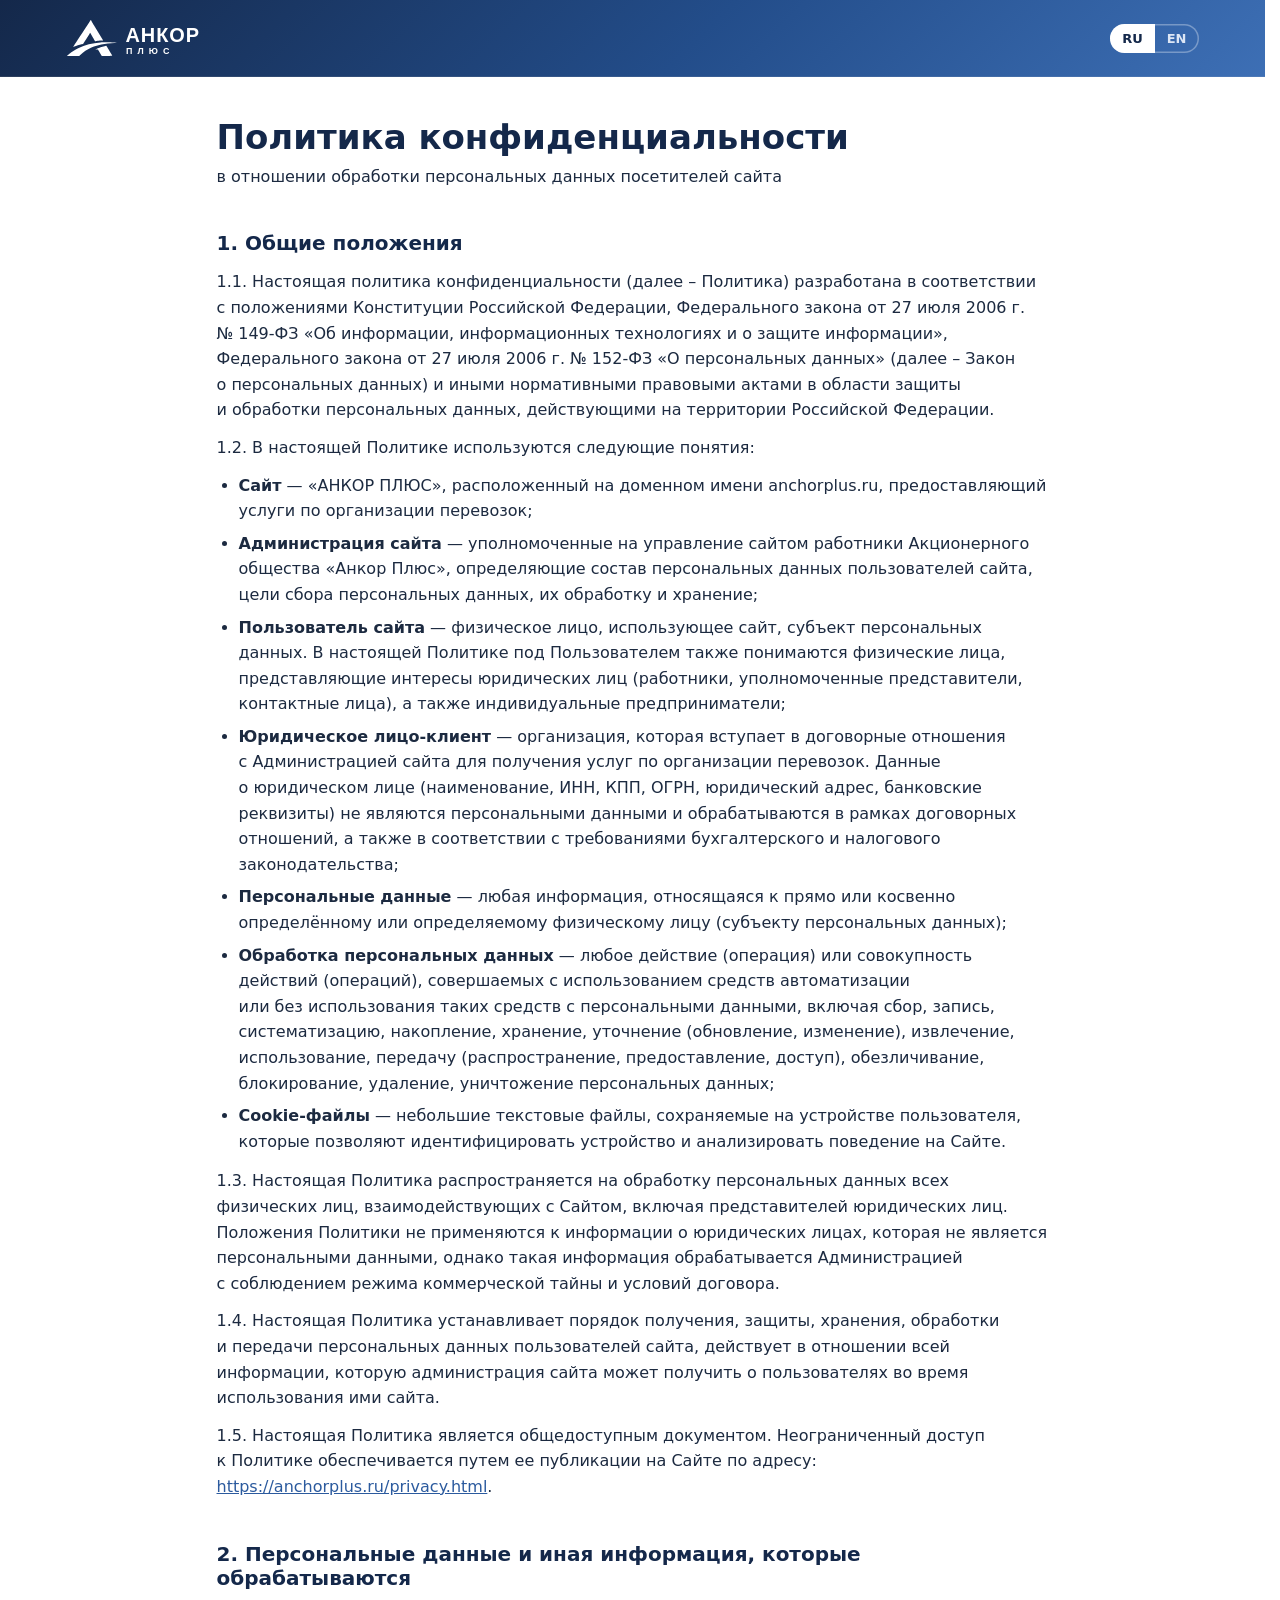
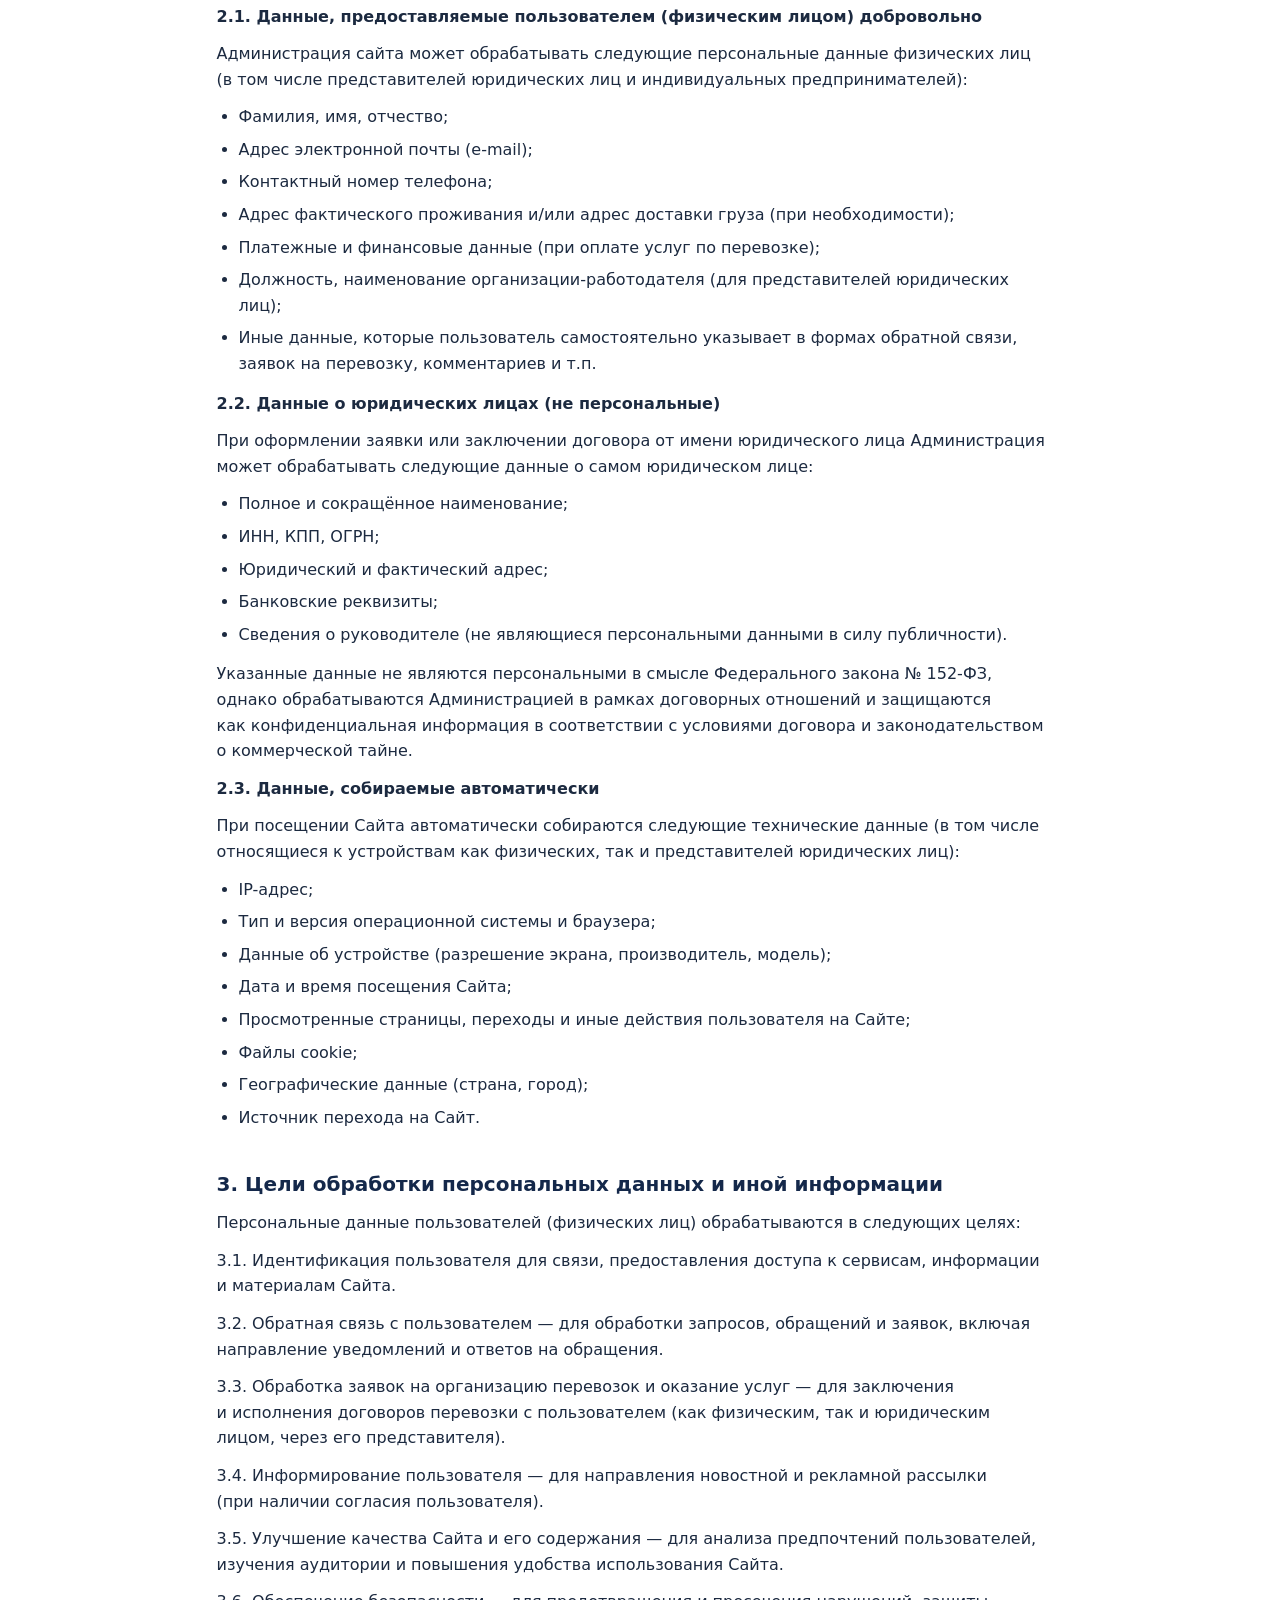
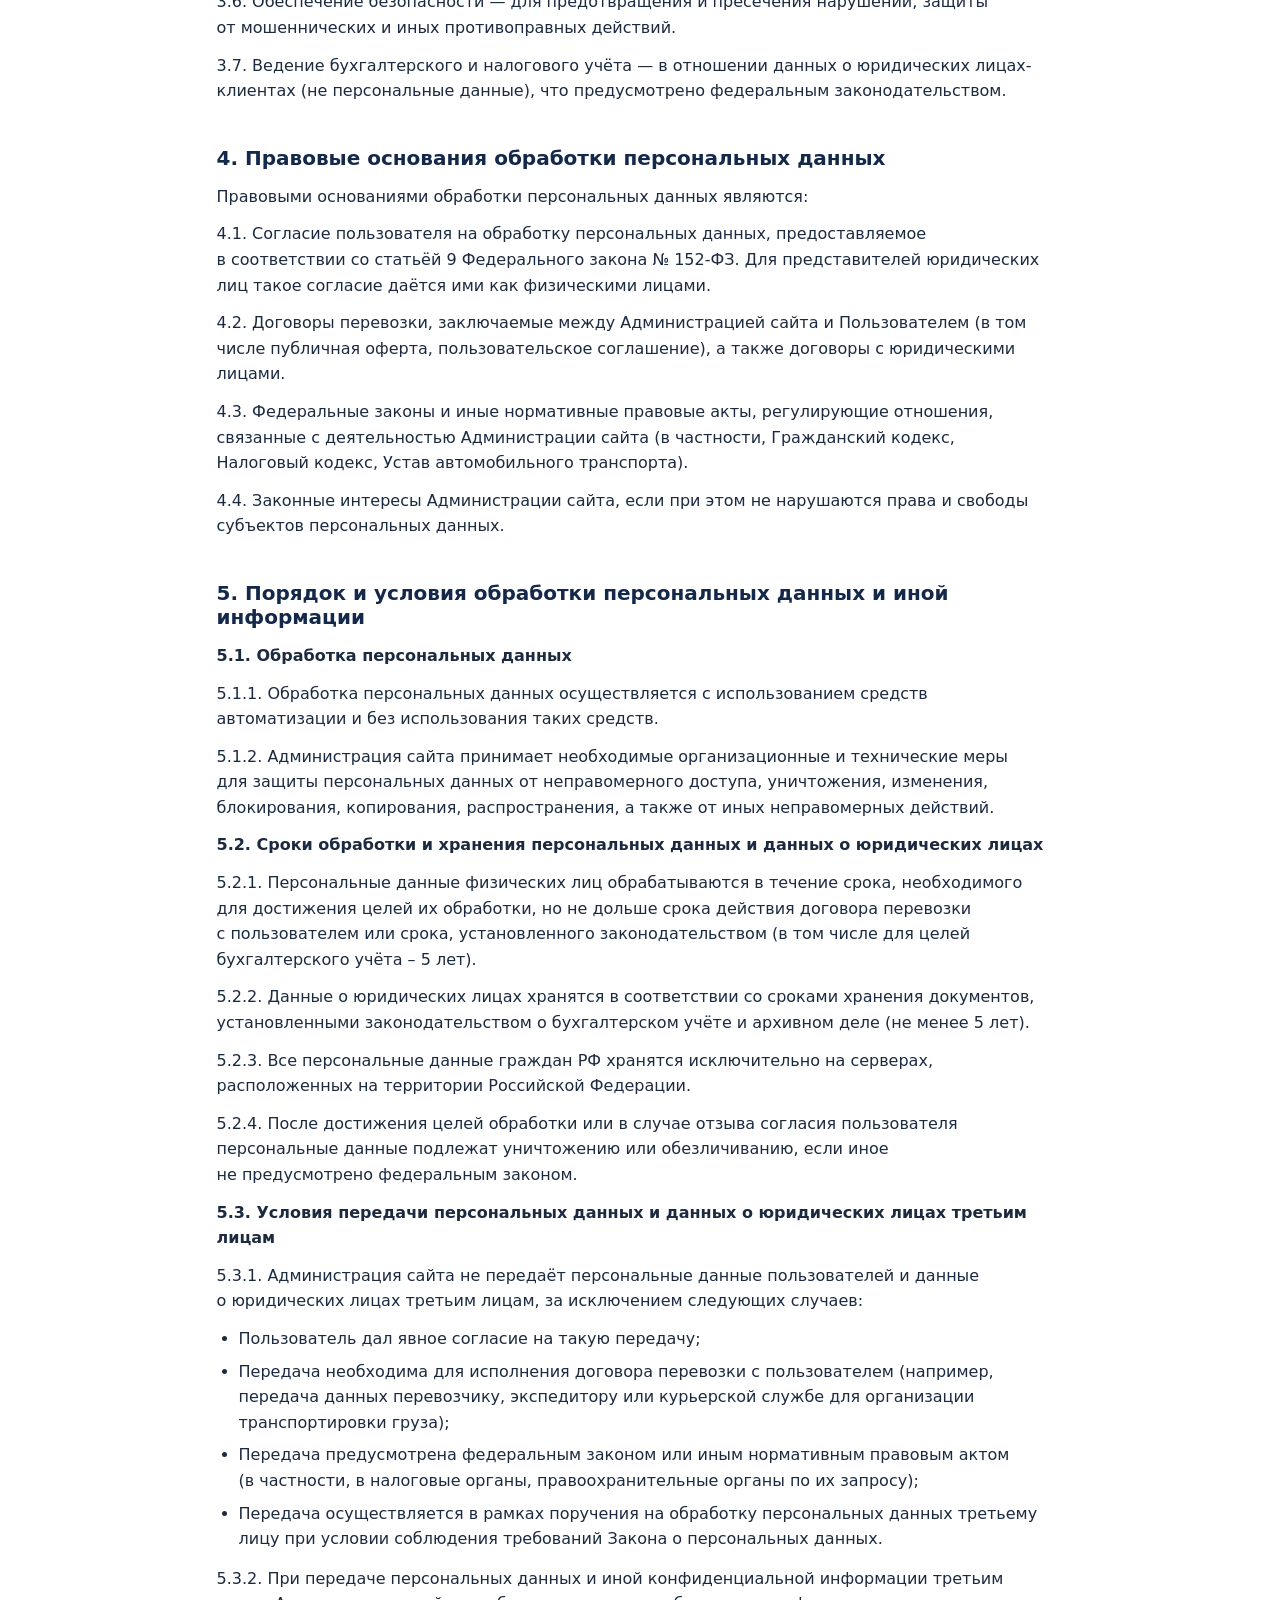
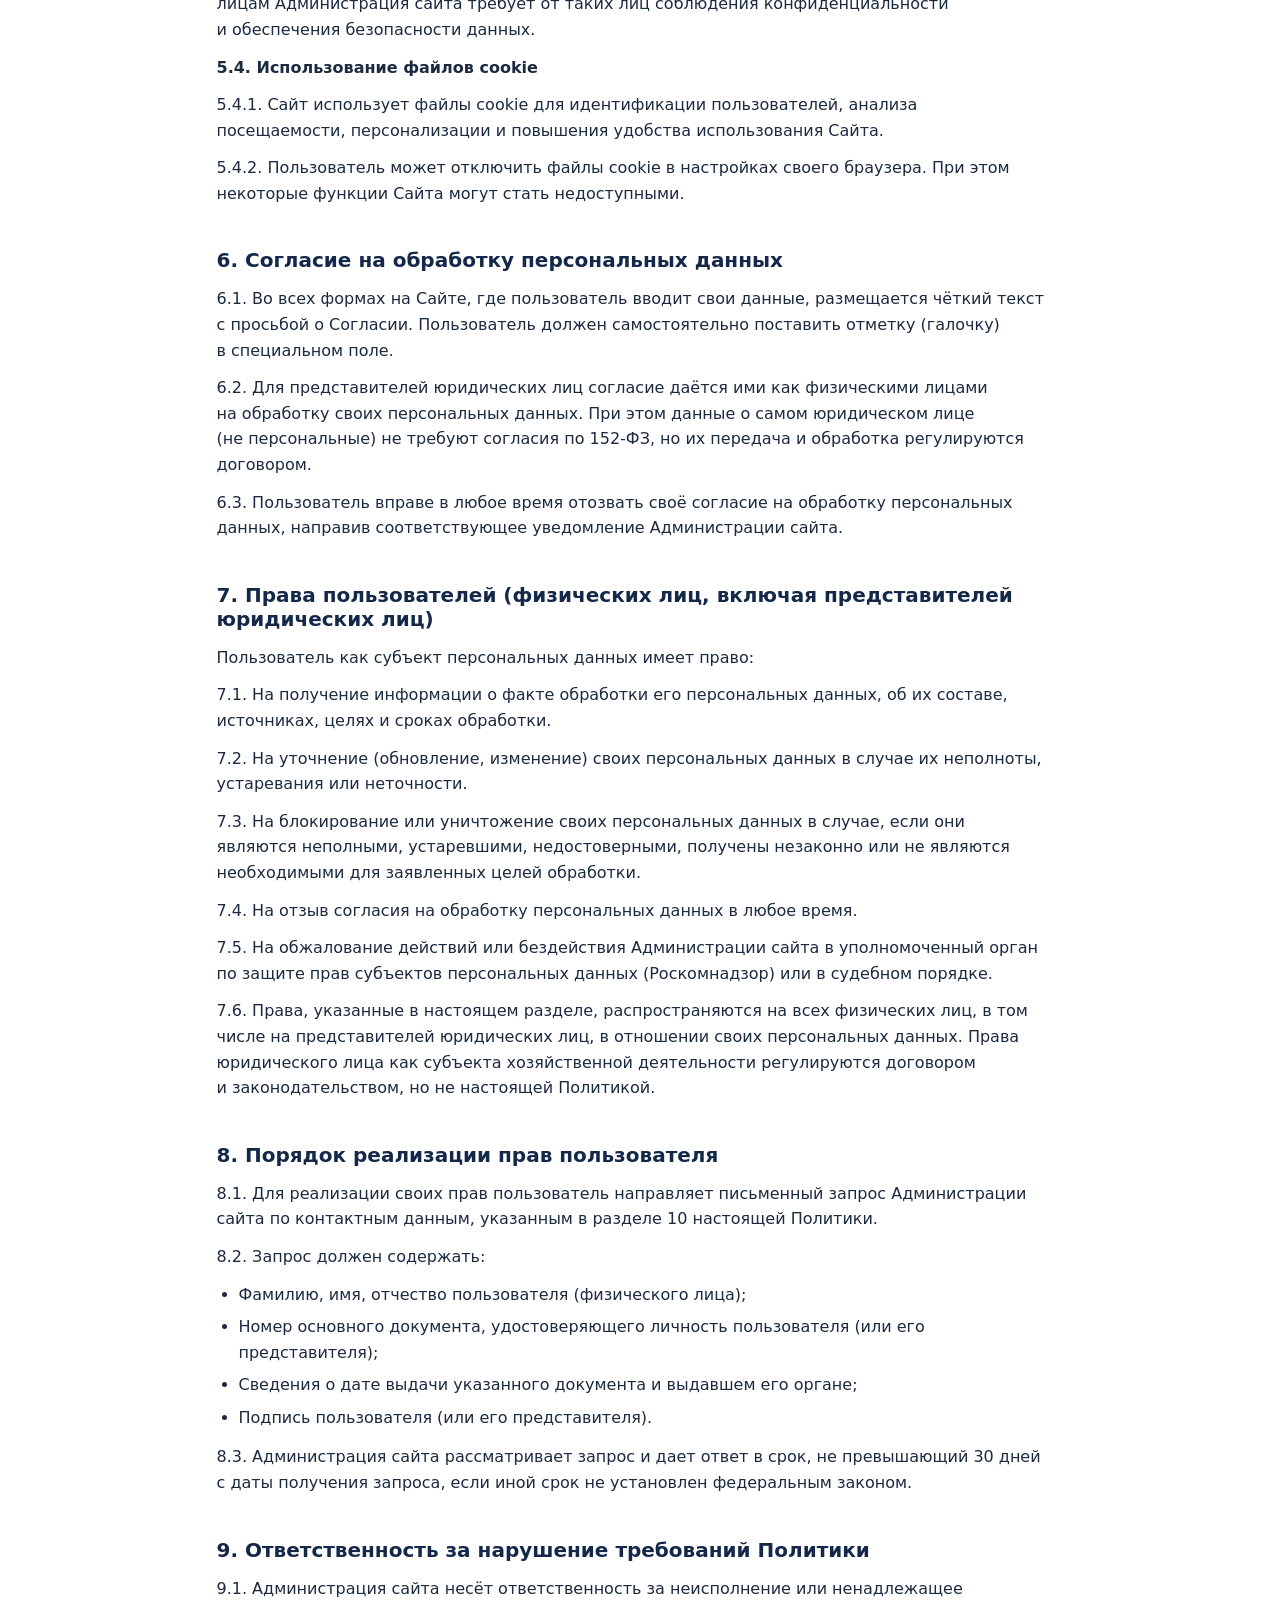
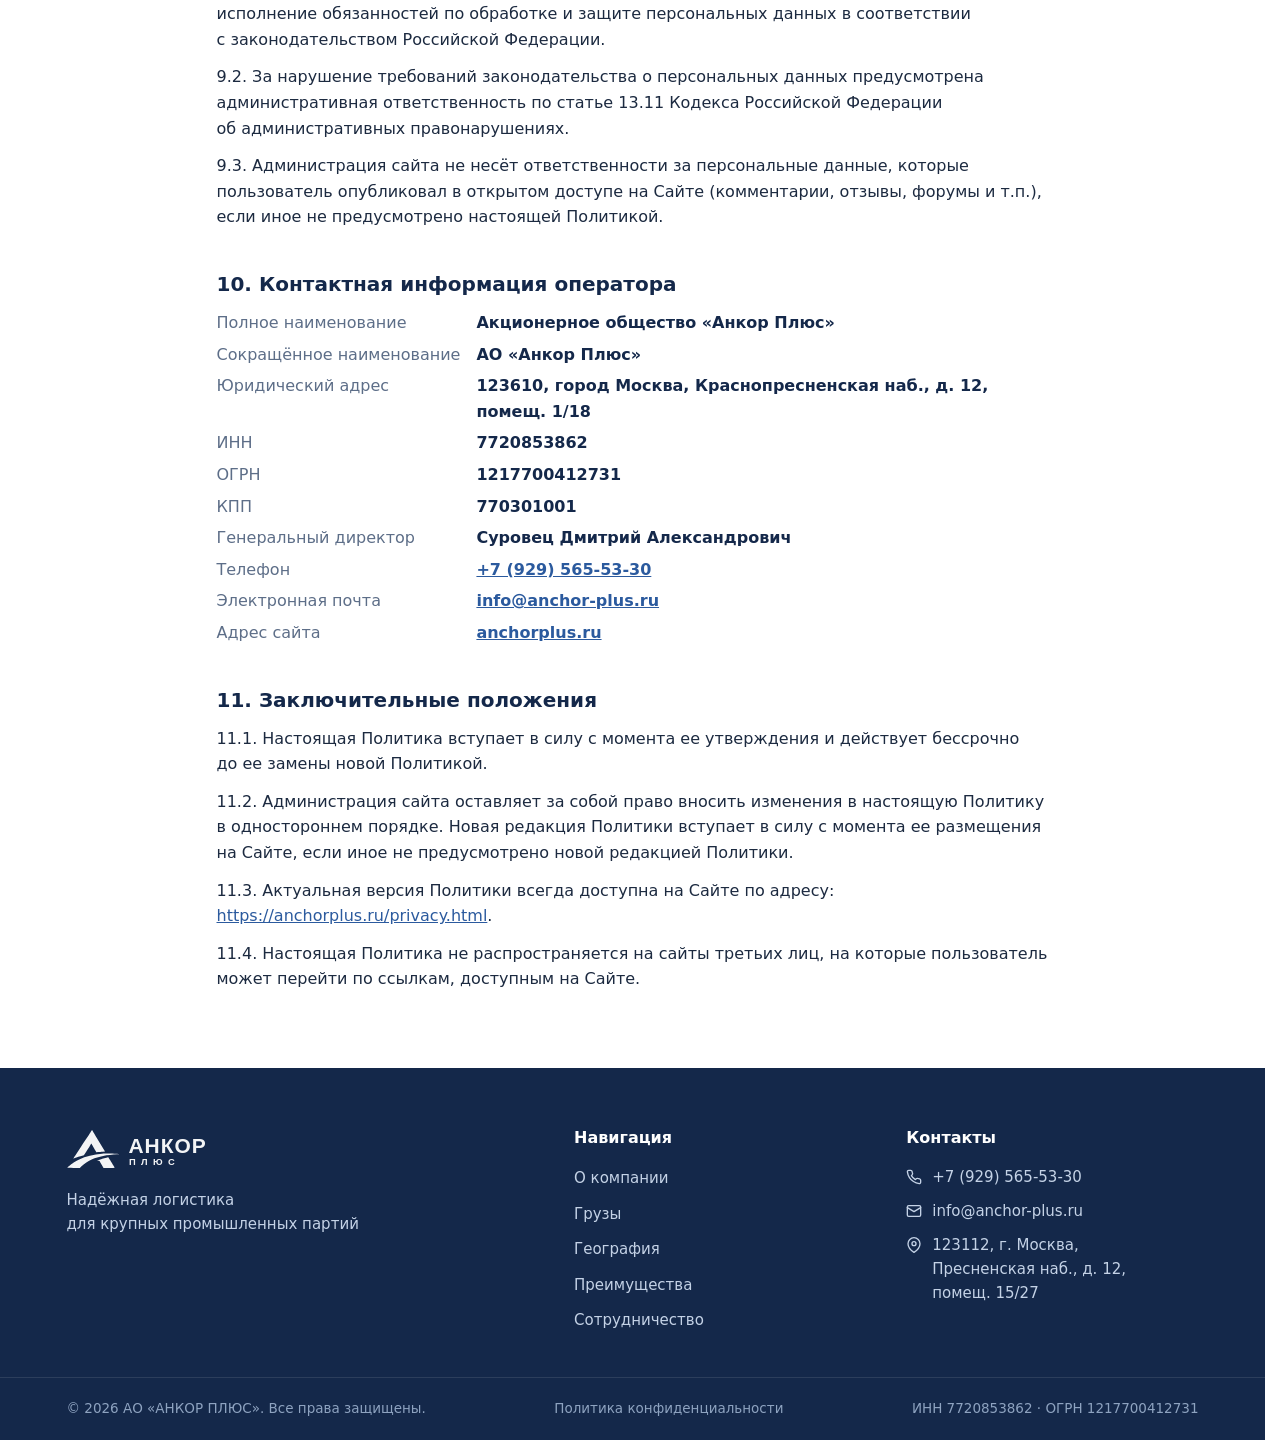
==== commit a22cb3e9: "Добавила отправку заявок" ====
--- a/privacy.html
+++ b/privacy.html
@@ -6,7 +6,7 @@
   <title data-i18n="privacy.docTitle">Политика конфиденциальности — АНКОР ПЛЮС</title>
   <meta name="description" content="Политика конфиденциальности АО «Анкор Плюс» в отношении обработки персональных данных посетителей сайта (152-ФЗ).">
   <meta name="robots" content="index, follow">
-  <link rel="icon" href="img/favicon.svg?v=2" type="image/svg+xml">
+  <link rel="icon" href="img/favicon.svg?v=3" type="image/svg+xml">
   <link rel="stylesheet" href="css/style.css?v=36">
   <style>
     /* --- Страница правового документа: типографика и поля --- */
@@ -94,7 +94,7 @@
       <p>1.1. Настоящая политика конфиденциальности (далее&nbsp;– Политика) разработана в&nbsp;соответствии с&nbsp;положениями Конституции Российской Федерации, Федерального закона от&nbsp;27&nbsp;июля 2006&nbsp;г. №&nbsp;149-ФЗ «Об&nbsp;информации, информационных технологиях и&nbsp;о&nbsp;защите информации», Федерального закона от&nbsp;27&nbsp;июля 2006&nbsp;г. №&nbsp;152-ФЗ «О&nbsp;персональных данных» (далее&nbsp;– Закон о&nbsp;персональных данных) и&nbsp;иными нормативными правовыми актами в&nbsp;области защиты и&nbsp;обработки персональных данных, действующими на&nbsp;территории Российской Федерации.</p>
       <p>1.2. В&nbsp;настоящей Политике используются следующие понятия:</p>
       <ul>
-        <li><strong>Сайт</strong> — «АНКОР ПЛЮС», расположенный на&nbsp;доменном имени anchor-plus.ru, предоставляющий услуги по&nbsp;организации перевозок;</li>
+        <li><strong>Сайт</strong> — «АНКОР ПЛЮС», расположенный на&nbsp;доменном имени anchorplus.ru, предоставляющий услуги по&nbsp;организации перевозок;</li>
         <li><strong>Администрация сайта</strong> — уполномоченные на&nbsp;управление сайтом работники Акционерного общества «Анкор Плюс», определяющие состав персональных данных пользователей сайта, цели сбора персональных данных, их&nbsp;обработку и&nbsp;хранение;</li>
         <li><strong>Пользователь сайта</strong> — физическое лицо, использующее сайт, субъект персональных данных. В&nbsp;настоящей Политике под&nbsp;Пользователем также понимаются физические лица, представляющие интересы юридических лиц (работники, уполномоченные представители, контактные лица), а&nbsp;также индивидуальные предприниматели;</li>
         <li><strong>Юридическое лицо-клиент</strong> — организация, которая вступает в&nbsp;договорные отношения с&nbsp;Администрацией сайта для&nbsp;получения услуг по&nbsp;организации перевозок. Данные о&nbsp;юридическом лице (наименование, ИНН, КПП, ОГРН, юридический адрес, банковские реквизиты) не&nbsp;являются персональными данными и&nbsp;обрабатываются в&nbsp;рамках договорных отношений, а&nbsp;также в&nbsp;соответствии с&nbsp;требованиями бухгалтерского и&nbsp;налогового законодательства;</li>
@@ -104,7 +104,7 @@
       </ul>
       <p>1.3. Настоящая Политика распространяется на&nbsp;обработку персональных данных всех физических лиц, взаимодействующих с&nbsp;Сайтом, включая представителей юридических лиц. Положения Политики не&nbsp;применяются к&nbsp;информации о&nbsp;юридических лицах, которая не&nbsp;является персональными данными, однако такая информация обрабатывается Администрацией с&nbsp;соблюдением режима коммерческой тайны и&nbsp;условий договора.</p>
       <p>1.4. Настоящая Политика устанавливает порядок получения, защиты, хранения, обработки и&nbsp;передачи персональных данных пользователей сайта, действует в&nbsp;отношении всей информации, которую администрация сайта может получить о&nbsp;пользователях во&nbsp;время использования ими сайта.</p>
-      <p>1.5. Настоящая Политика является общедоступным документом. Неограниченный доступ к&nbsp;Политике обеспечивается путем ее&nbsp;публикации на&nbsp;Сайте по&nbsp;адресу: <a href="https://anchor-plus.ru/privacy.html">https://anchor-plus.ru/privacy.html</a>.</p>
+      <p>1.5. Настоящая Политика является общедоступным документом. Неограниченный доступ к&nbsp;Политике обеспечивается путем ее&nbsp;публикации на&nbsp;Сайте по&nbsp;адресу: <a href="https://anchorplus.ru/privacy.html">https://anchorplus.ru/privacy.html</a>.</p>
 
       <h2>2. Персональные данные и иная информация, которые обрабатываются</h2>
       <p><strong>2.1. Данные, предоставляемые пользователем (физическим лицом) добровольно</strong></p>
@@ -219,15 +219,15 @@
         <dt>ОГРН</dt><dd>1217700412731</dd>
         <dt>КПП</dt><dd>770301001</dd>
         <dt>Генеральный директор</dt><dd>Суровец Дмитрий Александрович</dd>
-        <dt>Телефон</dt><dd><a href="tel:+79295847244">+7&nbsp;(929)&nbsp;584-72-44</a></dd>
+        <dt>Телефон</dt><dd><a href="tel:+79295655330">+7&nbsp;(929)&nbsp;565-53-30</a></dd>
         <dt>Электронная почта</dt><dd><a href="mailto:info@anchor-plus.ru">info@anchor-plus.ru</a></dd>
-        <dt>Адрес сайта</dt><dd><a href="https://anchor-plus.ru">anchor-plus.ru</a></dd>
+        <dt>Адрес сайта</dt><dd><a href="https://anchorplus.ru">anchorplus.ru</a></dd>
       </dl>
 
       <h2>11. Заключительные положения</h2>
       <p>11.1. Настоящая Политика вступает в&nbsp;силу с&nbsp;момента ее&nbsp;утверждения и&nbsp;действует бессрочно до&nbsp;ее&nbsp;замены новой Политикой.</p>
       <p>11.2. Администрация сайта оставляет за&nbsp;собой право вносить изменения в&nbsp;настоящую Политику в&nbsp;одностороннем порядке. Новая редакция Политики вступает в&nbsp;силу с&nbsp;момента ее&nbsp;размещения на&nbsp;Сайте, если&nbsp;иное не&nbsp;предусмотрено новой редакцией Политики.</p>
-      <p>11.3. Актуальная версия Политики всегда доступна на&nbsp;Сайте по&nbsp;адресу: <a href="https://anchor-plus.ru/privacy.html">https://anchor-plus.ru/privacy.html</a>.</p>
+      <p>11.3. Актуальная версия Политики всегда доступна на&nbsp;Сайте по&nbsp;адресу: <a href="https://anchorplus.ru/privacy.html">https://anchorplus.ru/privacy.html</a>.</p>
       <p>11.4. Настоящая Политика не&nbsp;распространяется на&nbsp;сайты третьих лиц, на&nbsp;которые пользователь может перейти по&nbsp;ссылкам, доступным на&nbsp;Сайте.</p>
       </div><!-- /legal-lang--ru -->
 
@@ -240,7 +240,7 @@
       <p>1.1. This Privacy Policy (hereinafter — the Policy) has been developed in accordance with the provisions of the Constitution of the Russian Federation, Federal Law No.&nbsp;149-FZ of 27&nbsp;July 2006 “On Information, Information Technologies and Information Protection”, Federal Law No.&nbsp;152-FZ of 27&nbsp;July 2006 “On Personal Data” (hereinafter — the Personal Data Law) and other regulatory legal acts in the field of protection and processing of personal data in force in the territory of the Russian Federation.</p>
       <p>1.2. The following terms are used in this Policy:</p>
       <ul>
-        <li><strong>Website</strong> — “ANCHOR PLUS”, located at the domain name anchor-plus.ru, providing transportation arrangement services;</li>
+        <li><strong>Website</strong> — “ANCHOR PLUS”, located at the domain name anchorplus.ru, providing transportation arrangement services;</li>
         <li><strong>Website Administration</strong> — employees of Joint-Stock Company “Anchor Plus” authorized to manage the website, who determine the composition of users’ personal data, the purposes of collecting personal data, and their processing and storage;</li>
         <li><strong>Website User</strong> — an individual who uses the website, a personal data subject. In this Policy, a User also means individuals representing the interests of legal entities (employees, authorized representatives, contact persons), as well as individual entrepreneurs;</li>
         <li><strong>Legal entity client</strong> — an organization that enters into contractual relations with the Website Administration to receive transportation arrangement services. Data on the legal entity (name, TIN, KPP, PSRN, legal address, bank details) do not constitute personal data and are processed within the framework of contractual relations, as well as in accordance with accounting and tax legislation requirements;</li>
@@ -250,7 +250,7 @@
       </ul>
       <p>1.3. This Policy applies to the processing of personal data of all individuals interacting with the Website, including representatives of legal entities. The provisions of the Policy do not apply to information about legal entities that does not constitute personal data; however, such information is processed by the Administration in compliance with the trade secret regime and the terms of the contract.</p>
       <p>1.4. This Policy establishes the procedure for obtaining, protecting, storing, processing and transferring the personal data of website users and applies to all information that the website administration may obtain about users while they use the website.</p>
-      <p>1.5. This Policy is a publicly available document. Unrestricted access to the Policy is ensured by its publication on the Website at: <a href="https://anchor-plus.ru/privacy.html">https://anchor-plus.ru/privacy.html</a>.</p>
+      <p>1.5. This Policy is a publicly available document. Unrestricted access to the Policy is ensured by its publication on the Website at: <a href="https://anchorplus.ru/privacy.html">https://anchorplus.ru/privacy.html</a>.</p>
 
       <h2>2. Personal data and other information that is processed</h2>
       <p><strong>2.1. Data provided voluntarily by the user (an individual)</strong></p>
@@ -365,15 +365,15 @@
         <dt>PSRN</dt><dd>1217700412731</dd>
         <dt>KPP</dt><dd>770301001</dd>
         <dt>General Director</dt><dd>Dmitry Aleksandrovich Surovets</dd>
-        <dt>Phone</dt><dd><a href="tel:+79295847244">+7&nbsp;(929)&nbsp;584-72-44</a></dd>
+        <dt>Phone</dt><dd><a href="tel:+79295655330">+7&nbsp;(929)&nbsp;565-53-30</a></dd>
         <dt>Email</dt><dd><a href="mailto:info@anchor-plus.ru">info@anchor-plus.ru</a></dd>
-        <dt>Website</dt><dd><a href="https://anchor-plus.ru">anchor-plus.ru</a></dd>
+        <dt>Website</dt><dd><a href="https://anchorplus.ru">anchorplus.ru</a></dd>
       </dl>
 
       <h2>11. Final provisions</h2>
       <p>11.1. This Policy comes into force from the moment of its approval and remains in effect indefinitely until it is replaced by a new Policy.</p>
       <p>11.2. The Website Administration reserves the right to make changes to this Policy unilaterally. The new version of the Policy comes into force from the moment it is posted on the Website, unless otherwise provided by the new version of the Policy.</p>
-      <p>11.3. The current version of the Policy is always available on the Website at: <a href="https://anchor-plus.ru/privacy.html">https://anchor-plus.ru/privacy.html</a>.</p>
+      <p>11.3. The current version of the Policy is always available on the Website at: <a href="https://anchorplus.ru/privacy.html">https://anchorplus.ru/privacy.html</a>.</p>
       <p>11.4. This Policy does not apply to third-party websites that the user may access via links available on the Website.</p>
       </div><!-- /legal-lang--en -->
 
@@ -401,7 +401,7 @@
       <div class="footer__col">
         <h4 class="footer__title" data-i18n="footer.contactsTitle">Контакты</h4>
         <ul class="footer__list footer__list--contacts">
-          <li><svg class="icon"><use href="#i-phone"/></svg><a href="tel:+79295847244">+7 (929) 584-72-44</a></li>
+          <li><svg class="icon"><use href="#i-phone"/></svg><a href="tel:+79295655330">+7 (929) 565-53-30</a></li>
           <li><svg class="icon"><use href="#i-mail"/></svg><a href="mailto:info@anchor-plus.ru">info@anchor-plus.ru</a></li>
           <li><svg class="icon"><use href="#i-pin"/></svg><span data-i18n="contacts.addressValue">123112, г.&nbsp;Москва, Пресненская&nbsp;наб., д.&nbsp;12, помещ.&nbsp;15/27</span></li>
         </ul>
--- a/css/style.css
+++ b/css/style.css
@@ -433,6 +433,10 @@
 .request-form__actions .btn { width: 100%; }
 .request-form__status { font-size: 15px; font-weight: 600; color: var(--c-blue); opacity: 1; transition: opacity .5s ease; }
 .request-form__status.is-hiding { opacity: 0; }
+.request-form__status--error { color: #c0392b; }
+
+/* Honeypot: скрытое поле-ловушка для ботов, недоступное людям */
+.rf-hp { position: absolute; left: -9999px; width: 1px; height: 1px; overflow: hidden; opacity: 0; pointer-events: none; }
 
 /* ============================================================
    ФУТЕР — база (мобайл): одна колонка
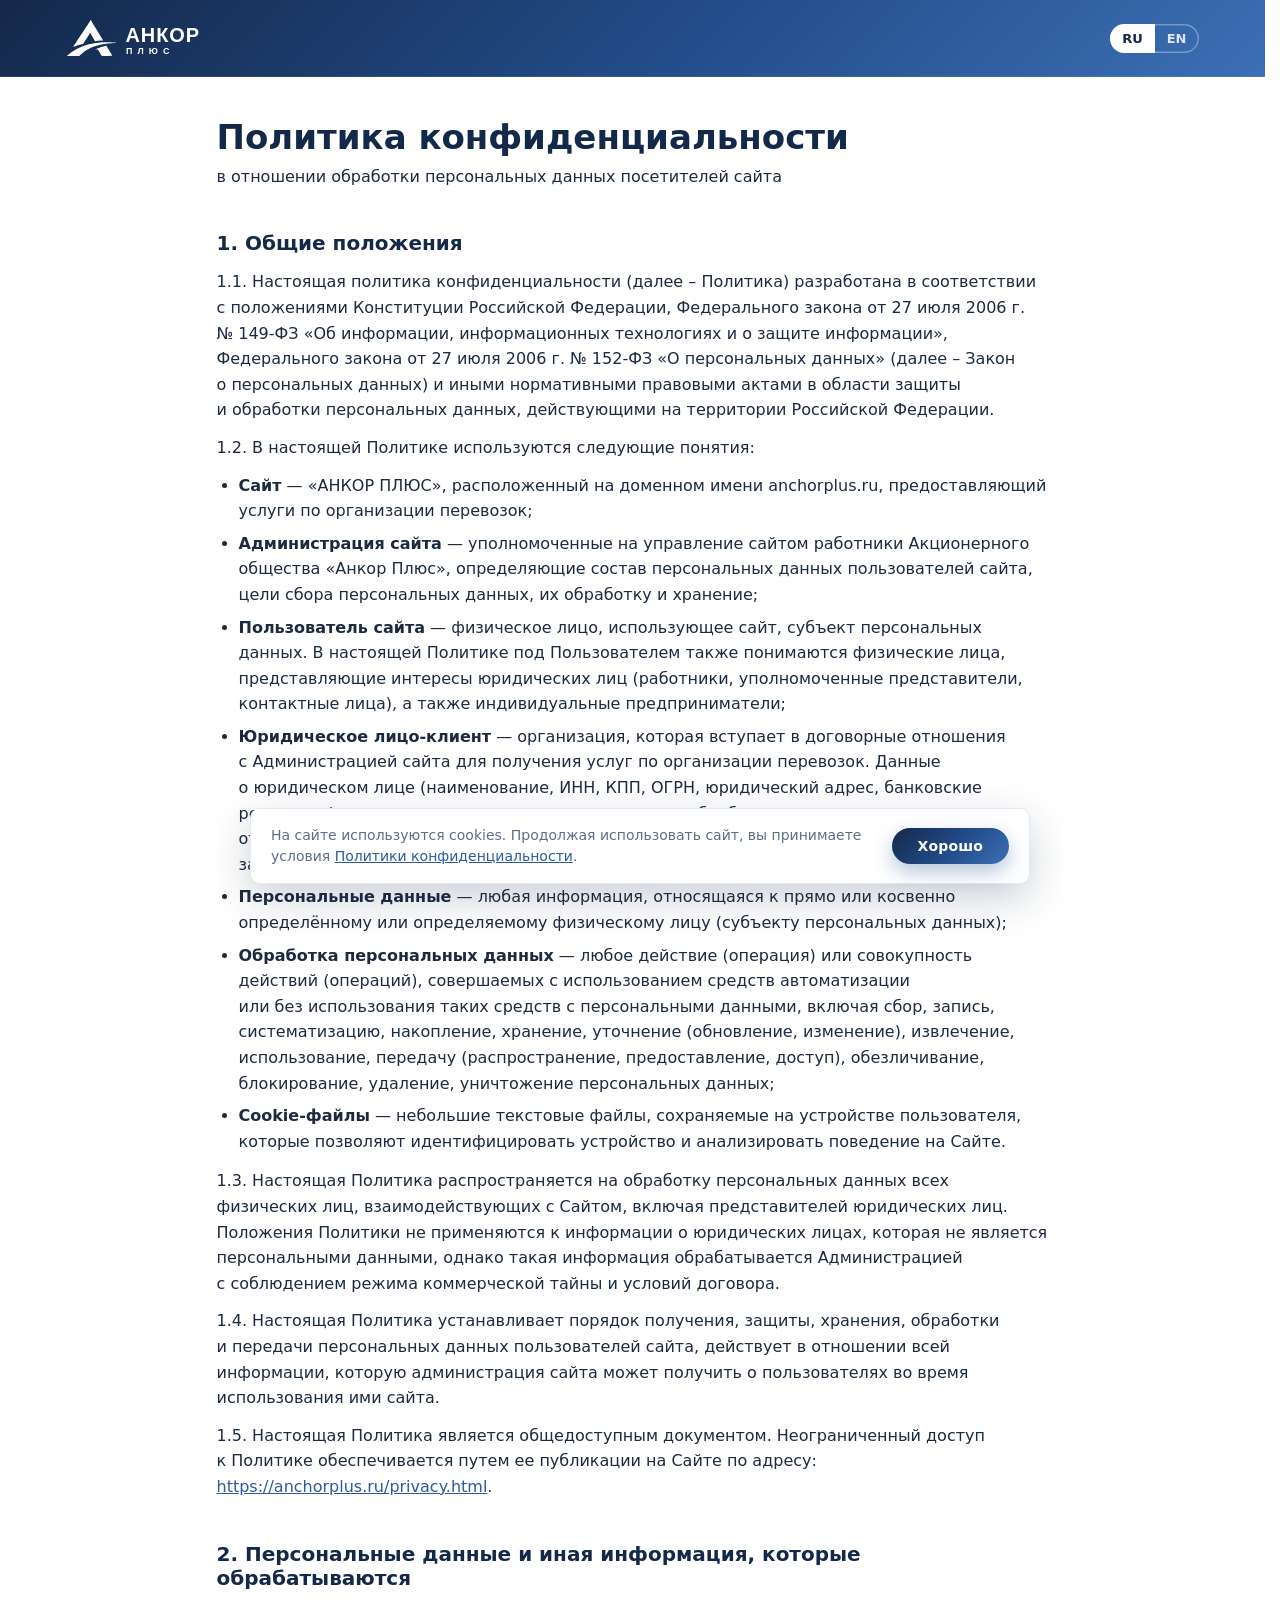
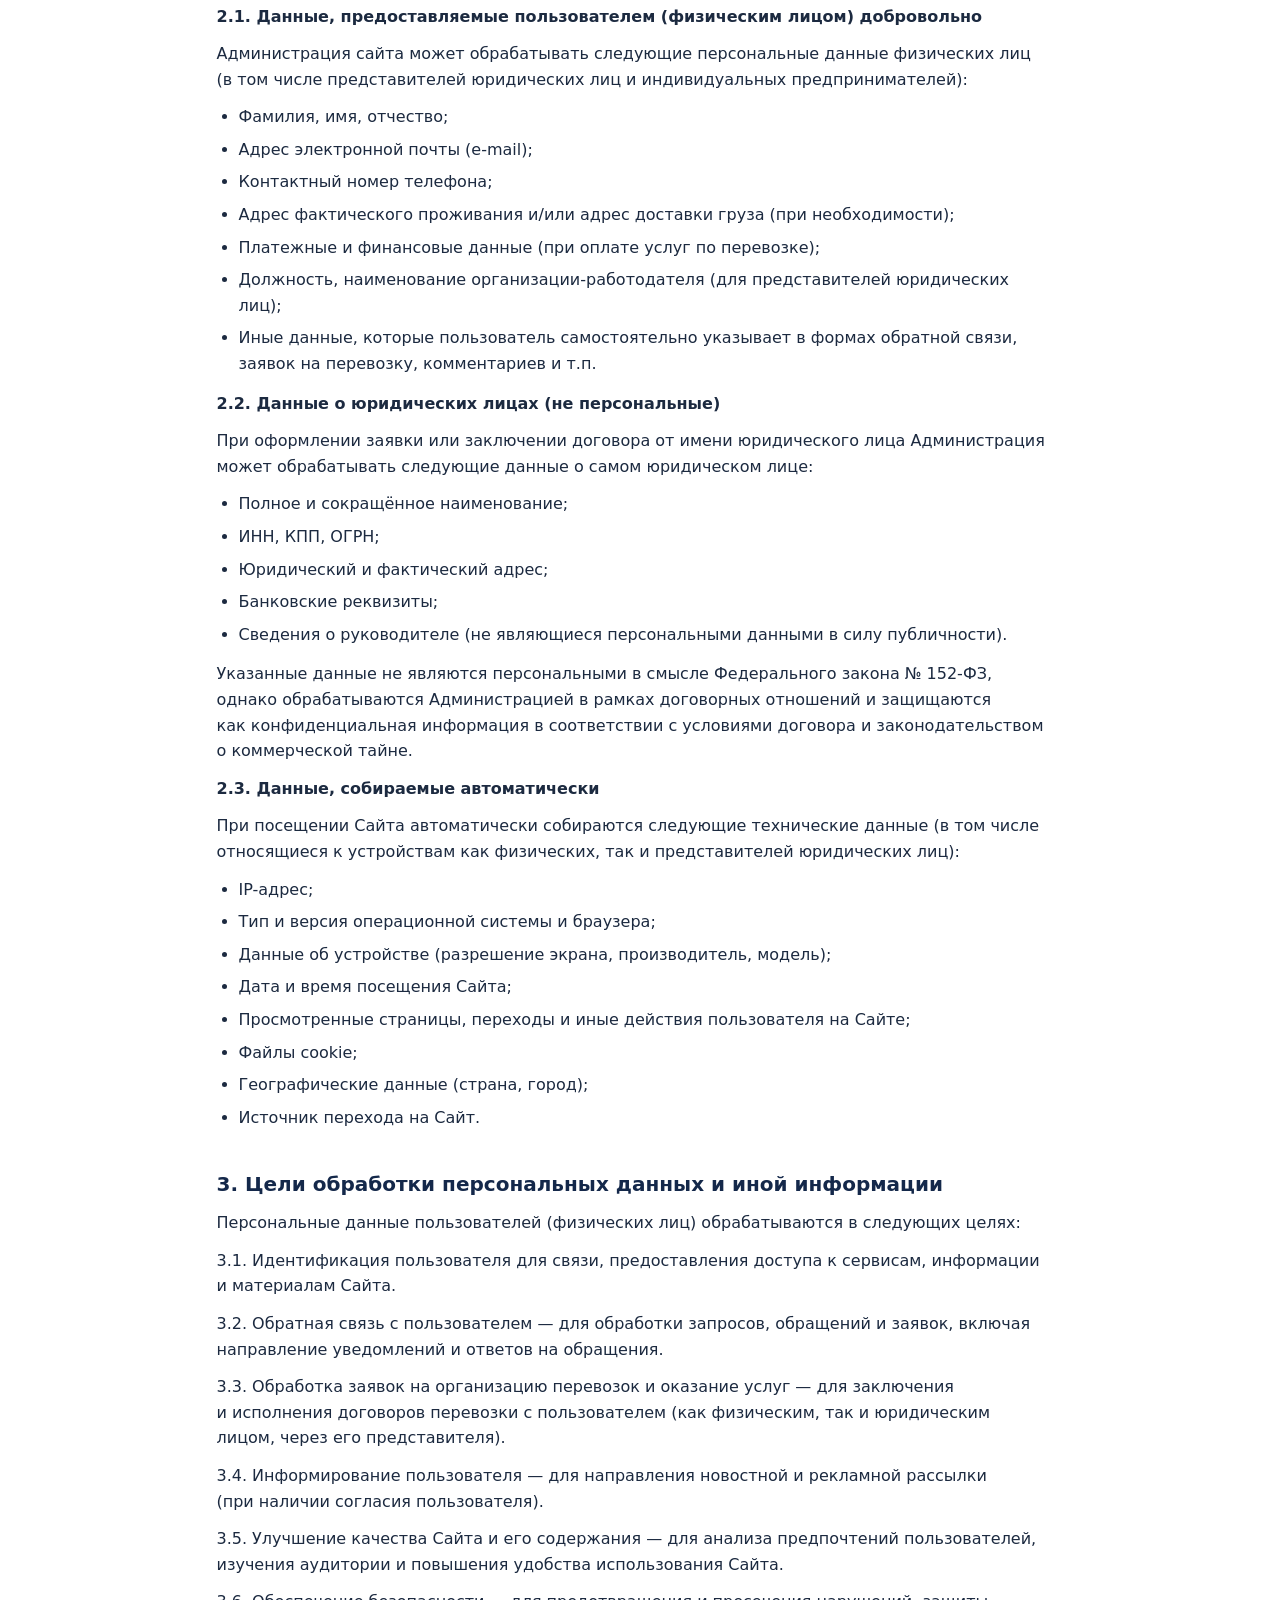
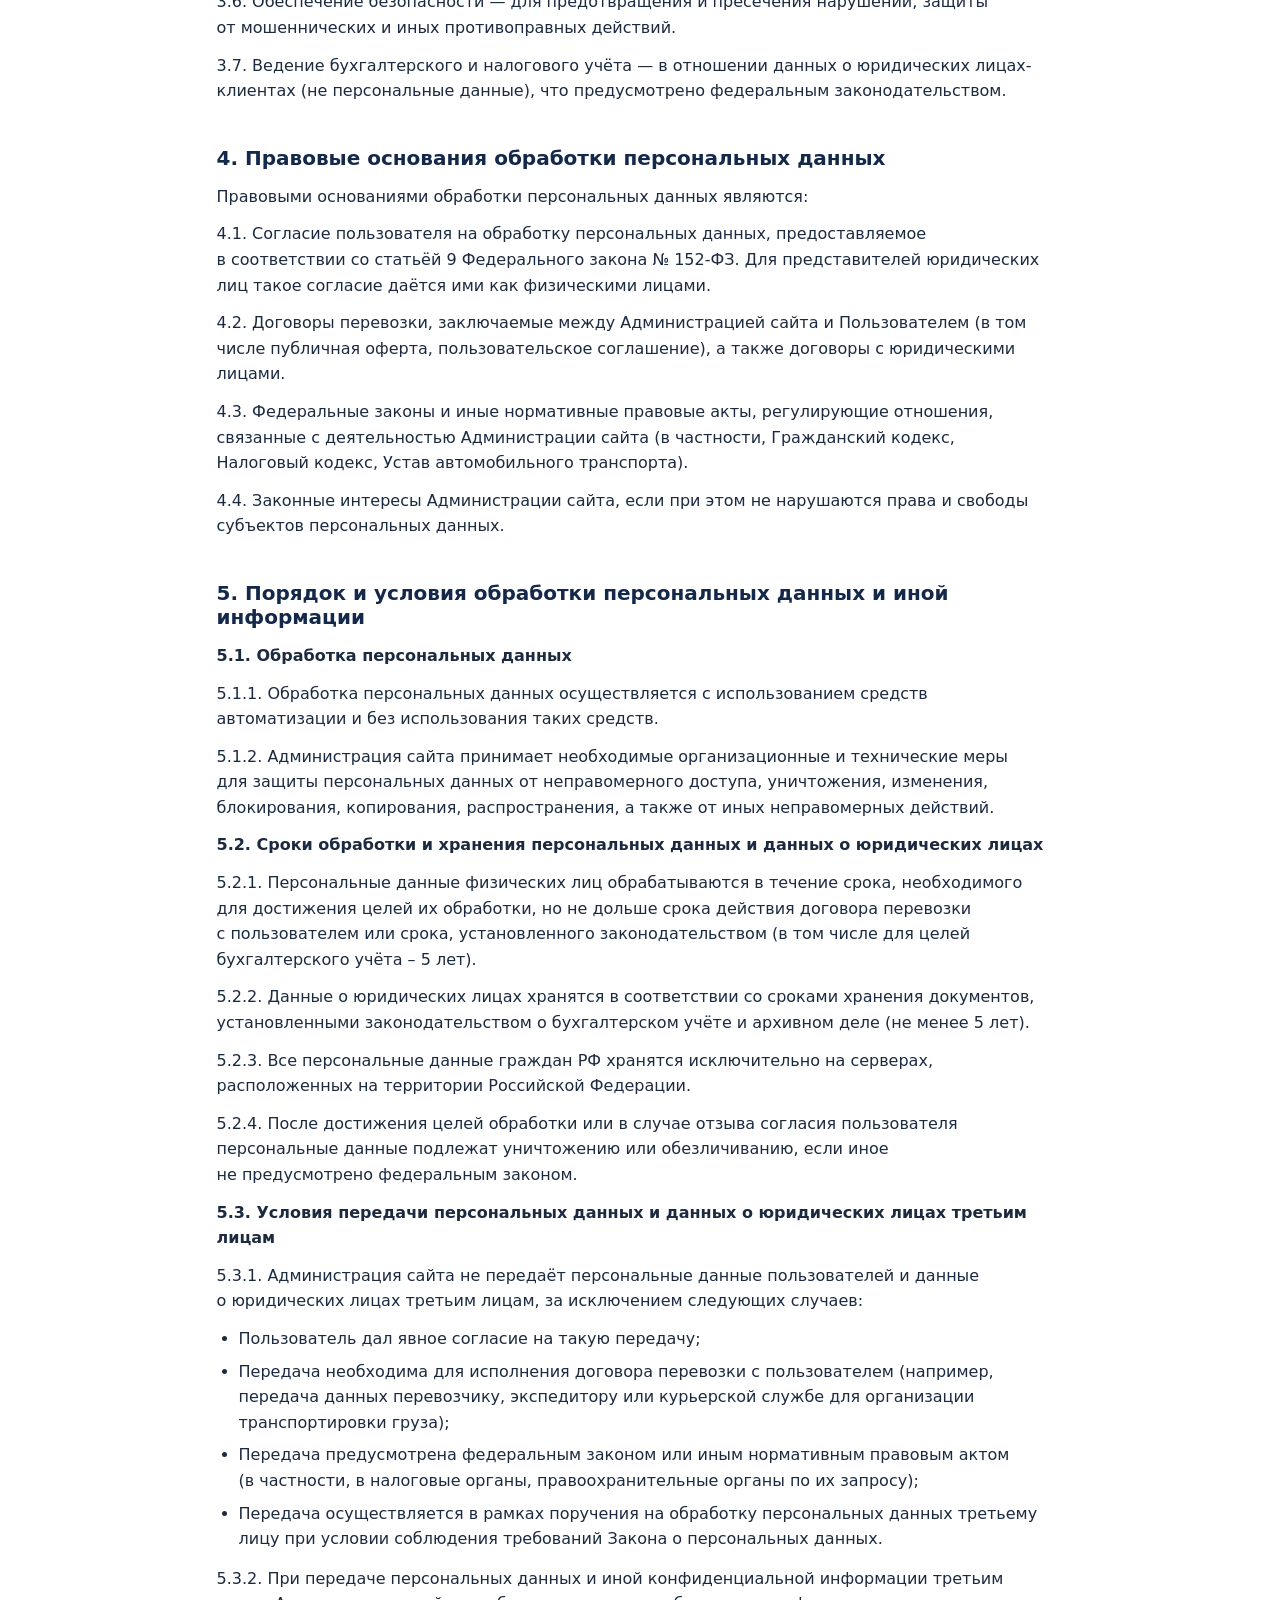
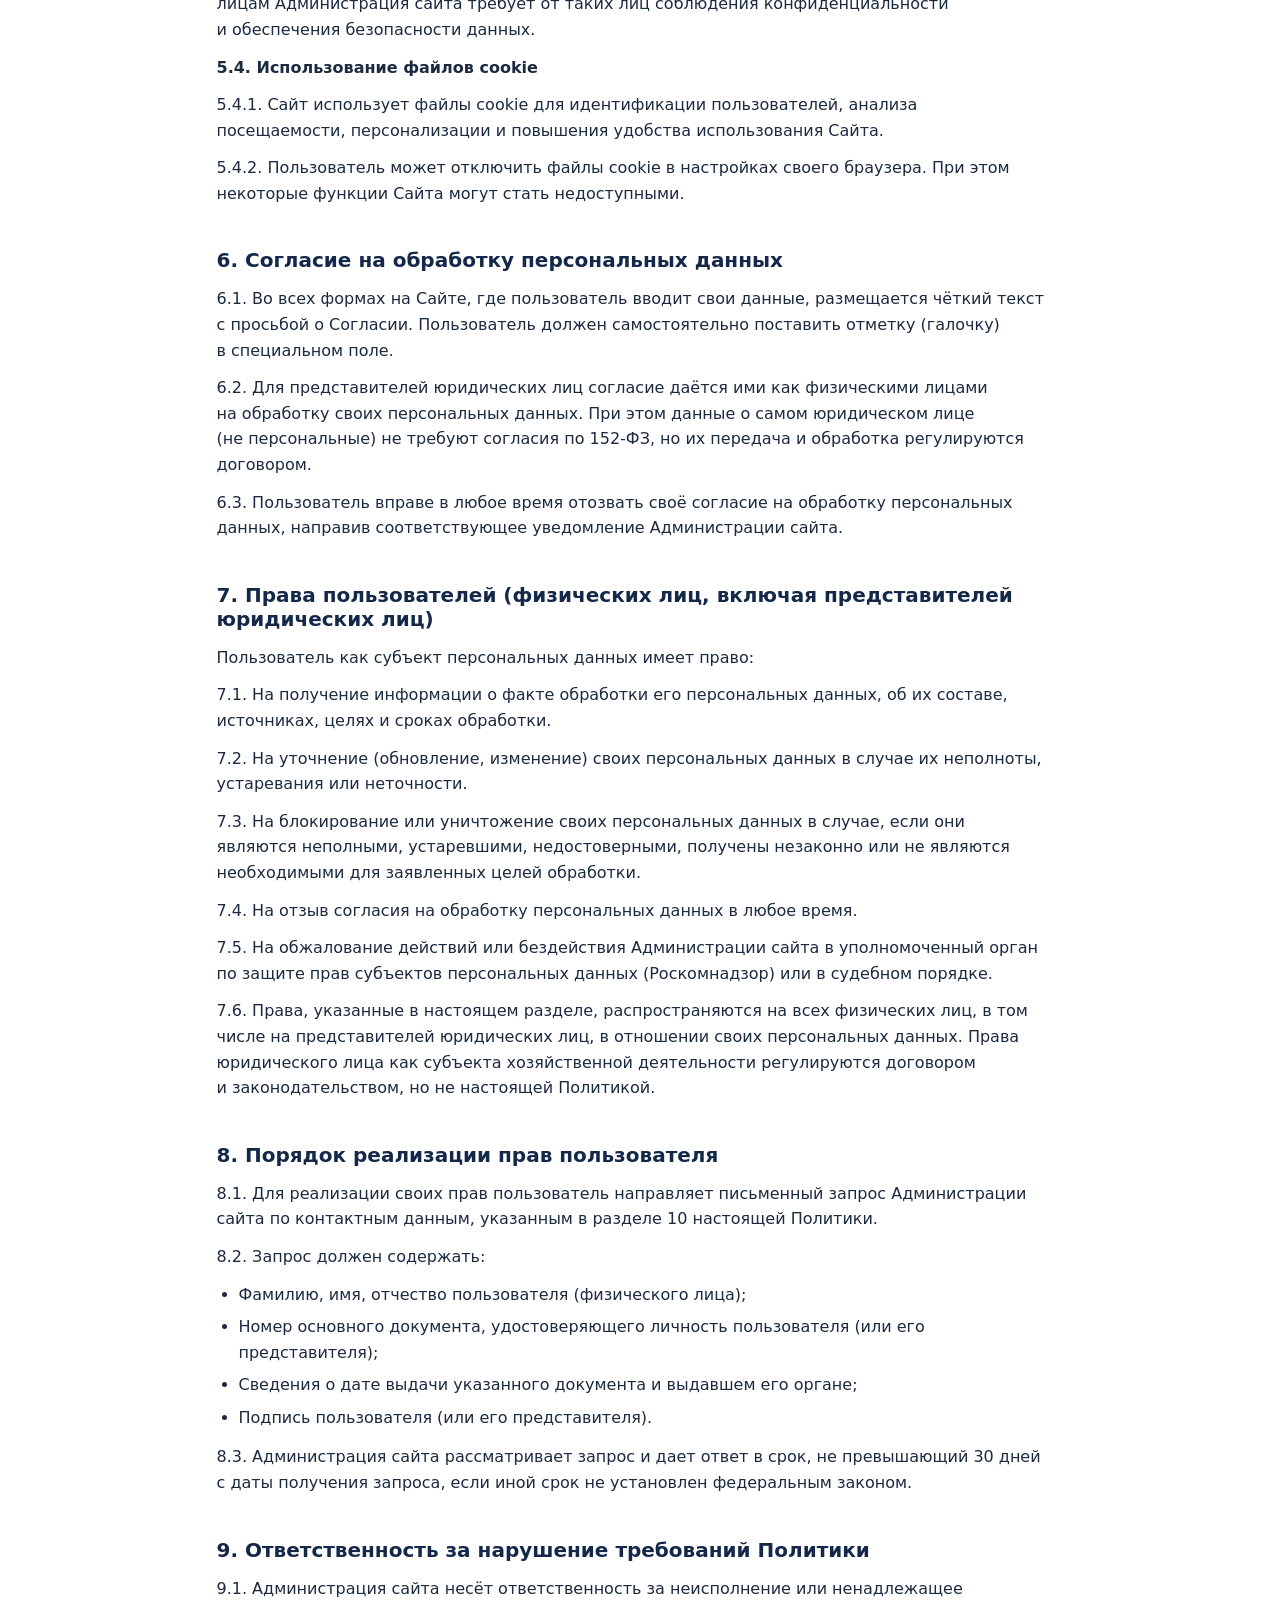
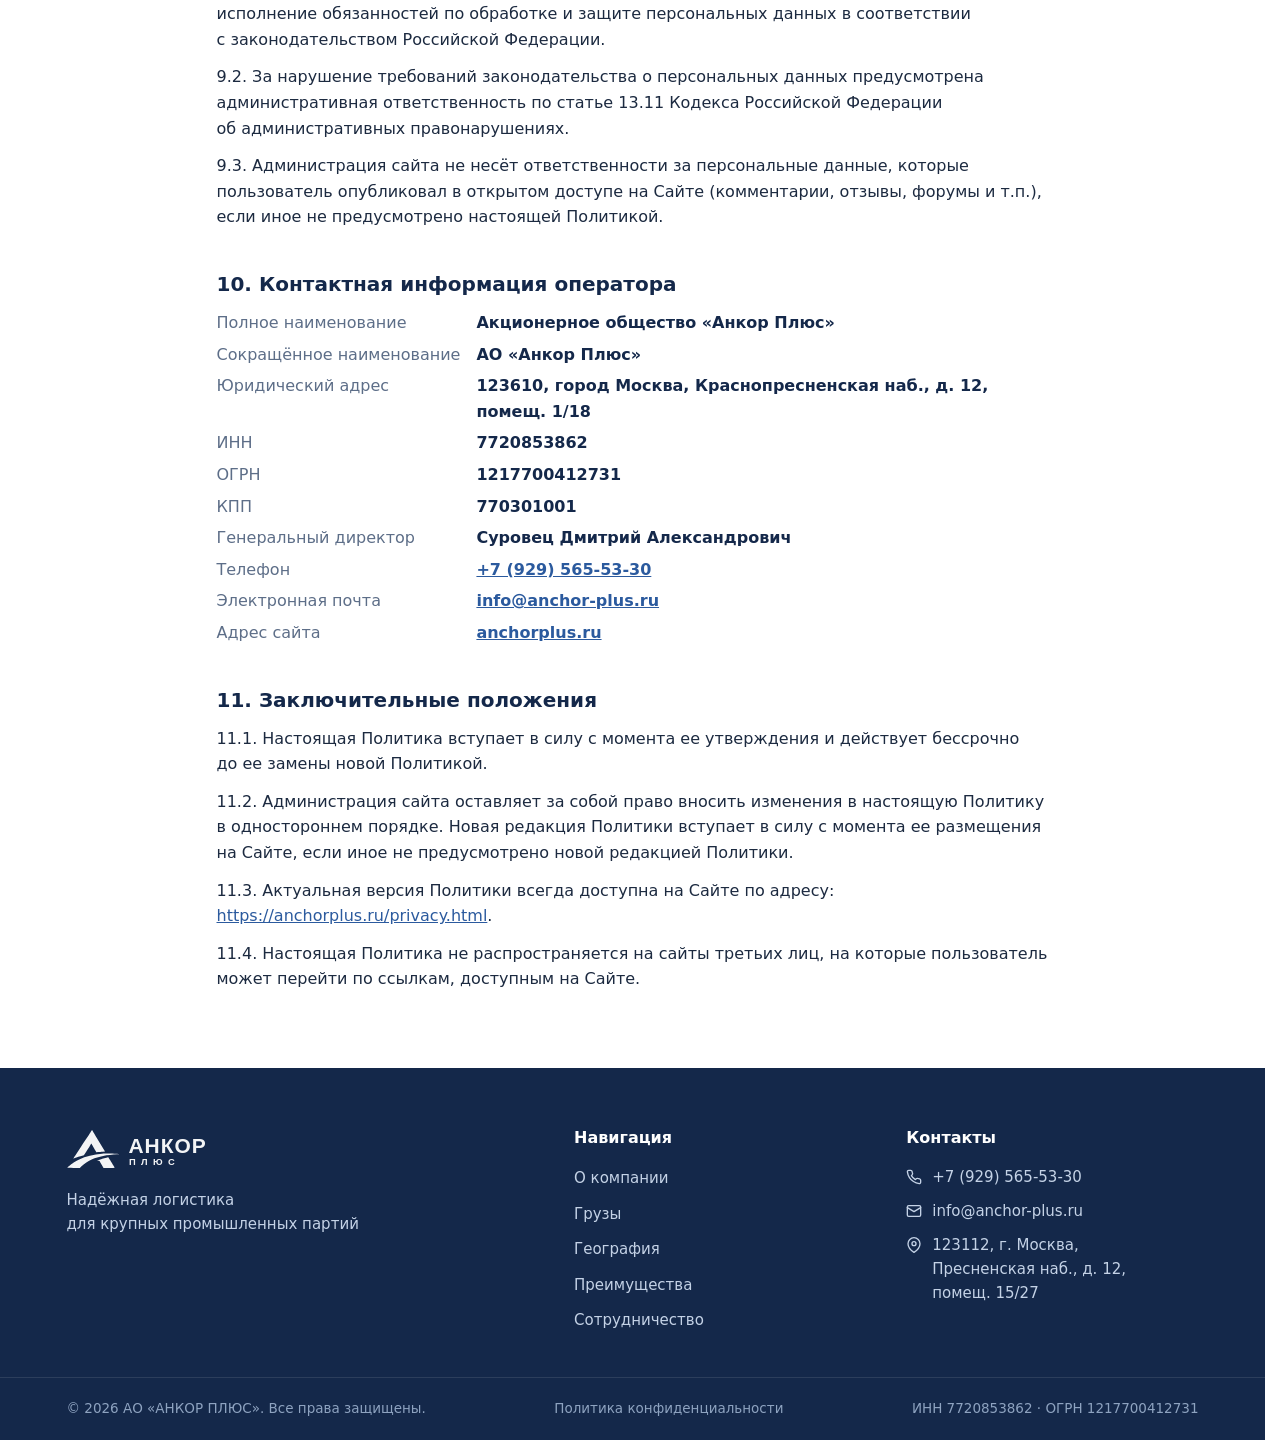
==== commit 1ddf3c95: "Подключила Яндекс.Метрику и добавила плашку о cookie" ====
--- a/privacy.html
+++ b/privacy.html
@@ -6,8 +6,23 @@
   <title data-i18n="privacy.docTitle">Политика конфиденциальности — АНКОР ПЛЮС</title>
   <meta name="description" content="Политика конфиденциальности АО «Анкор Плюс» в отношении обработки персональных данных посетителей сайта (152-ФЗ).">
   <meta name="robots" content="index, follow">
+  <link rel="canonical" href="https://anchorplus.ru/privacy.html">
   <link rel="icon" href="img/favicon.svg?v=3" type="image/svg+xml">
-  <link rel="stylesheet" href="css/style.css?v=36">
+
+  <!-- Yandex.Metrika counter (счётчик 111092687 — тот же, что на главной) -->
+  <script type="text/javascript">
+    (function(m,e,t,r,i,k,a){
+        m[i]=m[i]||function(){(m[i].a=m[i].a||[]).push(arguments)};
+        m[i].l=1*new Date();
+        for (var j = 0; j < document.scripts.length; j++) {if (document.scripts[j].src === r) { return; }}
+        k=e.createElement(t),a=e.getElementsByTagName(t)[0],k.async=1,k.src=r,a.parentNode.insertBefore(k,a)
+    })(window, document,'script','https://mc.yandex.ru/metrika/tag.js?id=111092687', 'ym');
+
+    ym(111092687, 'init', {ssr:true, webvisor:true, clickmap:true, ecommerce:"dataLayer", referrer: document.referrer, url: location.href, accurateTrackBounce:true, trackLinks:true});
+  </script>
+  <noscript><div><img src="https://mc.yandex.ru/watch/111092687" style="position:absolute; left:-9999px;" alt="" /></div></noscript>
+  <!-- /Yandex.Metrika counter -->
+  <link rel="stylesheet" href="css/style.css?v=38">
   <style>
     /* --- Страница правового документа: типографика и поля --- */
     .legal-header {
@@ -433,8 +448,15 @@
     })();
   </script>
 
+  <!-- Плашка о cookie (информирование по 152-ФЗ): показом управляет js/cookie.js -->
+  <div class="cookie-notice" id="cookieNotice" role="region" aria-label="Уведомление об использовании cookie" data-i18n-aria-label="cookie.aria" hidden>
+    <p class="cookie-notice__text"><span data-i18n="cookie.text">На&nbsp;сайте используются cookies. Продолжая использовать сайт, вы&nbsp;принимаете условия </span><a href="privacy.html" class="cookie-notice__link" data-i18n="cookie.link">Политики конфиденциальности</a>.</p>
+    <button class="btn btn--primary cookie-notice__btn" id="cookieAccept" type="button" data-i18n="cookie.btn">Хорошо</button>
+  </div>
+
   <!-- Переключение языка RU/EN (общий движок и общий выбор языка с главной) -->
-  <script src="js/i18n.js?v=24"></script>
+  <script src="js/i18n.js?v=25"></script>
+  <script src="js/cookie.js?v=1"></script>
 
 </body>
 </html>
--- a/css/style.css
+++ b/css/style.css
@@ -602,3 +602,26 @@
 
   .to-top { right: 22px; bottom: 22px; }
 }
+
+/* ============================ ПЛАШКА О COOKIE ============================ */
+/* Информирование об использовании cookie и Яндекс.Метрики (152-ФЗ).
+   Показом управляет js/cookie.js: плашка скрыта, пока выбор не сделан. */
+/* display:flex ниже перебил бы браузерное [hidden]{display:none} — возвращаем его явно */
+.cookie-notice[hidden] { display: none; }
+.cookie-notice {
+  position: fixed; left: 16px; right: 16px; bottom: 16px; z-index: 130;
+  display: flex; align-items: center; justify-content: space-between; gap: 16px; flex-wrap: wrap;
+  max-width: 780px; margin: 0 auto; padding: 16px 20px;
+  background: var(--c-bg); border: 1px solid var(--c-border); border-radius: var(--radius-sm);
+  box-shadow: 0 14px 40px rgba(20, 40, 74, .22);
+  animation: cookie-in .4s ease both;
+}
+@keyframes cookie-in { from { opacity: 0; transform: translateY(16px); } to { opacity: 1; transform: none; } }
+.cookie-notice__text { margin: 0; font-size: 14px; line-height: 1.5; color: var(--c-muted); flex: 1 1 380px; }
+.cookie-notice__link { color: var(--c-blue); text-decoration: underline; }
+.cookie-notice__link:hover { color: var(--c-navy); }
+.cookie-notice__btn { padding: 10px 26px; font-size: 14px; flex-shrink: 0; }
+@media (max-width: 560px) {
+  .cookie-notice { padding: 14px 16px; }
+  .cookie-notice__btn { flex: 1 1 100%; }
+}
